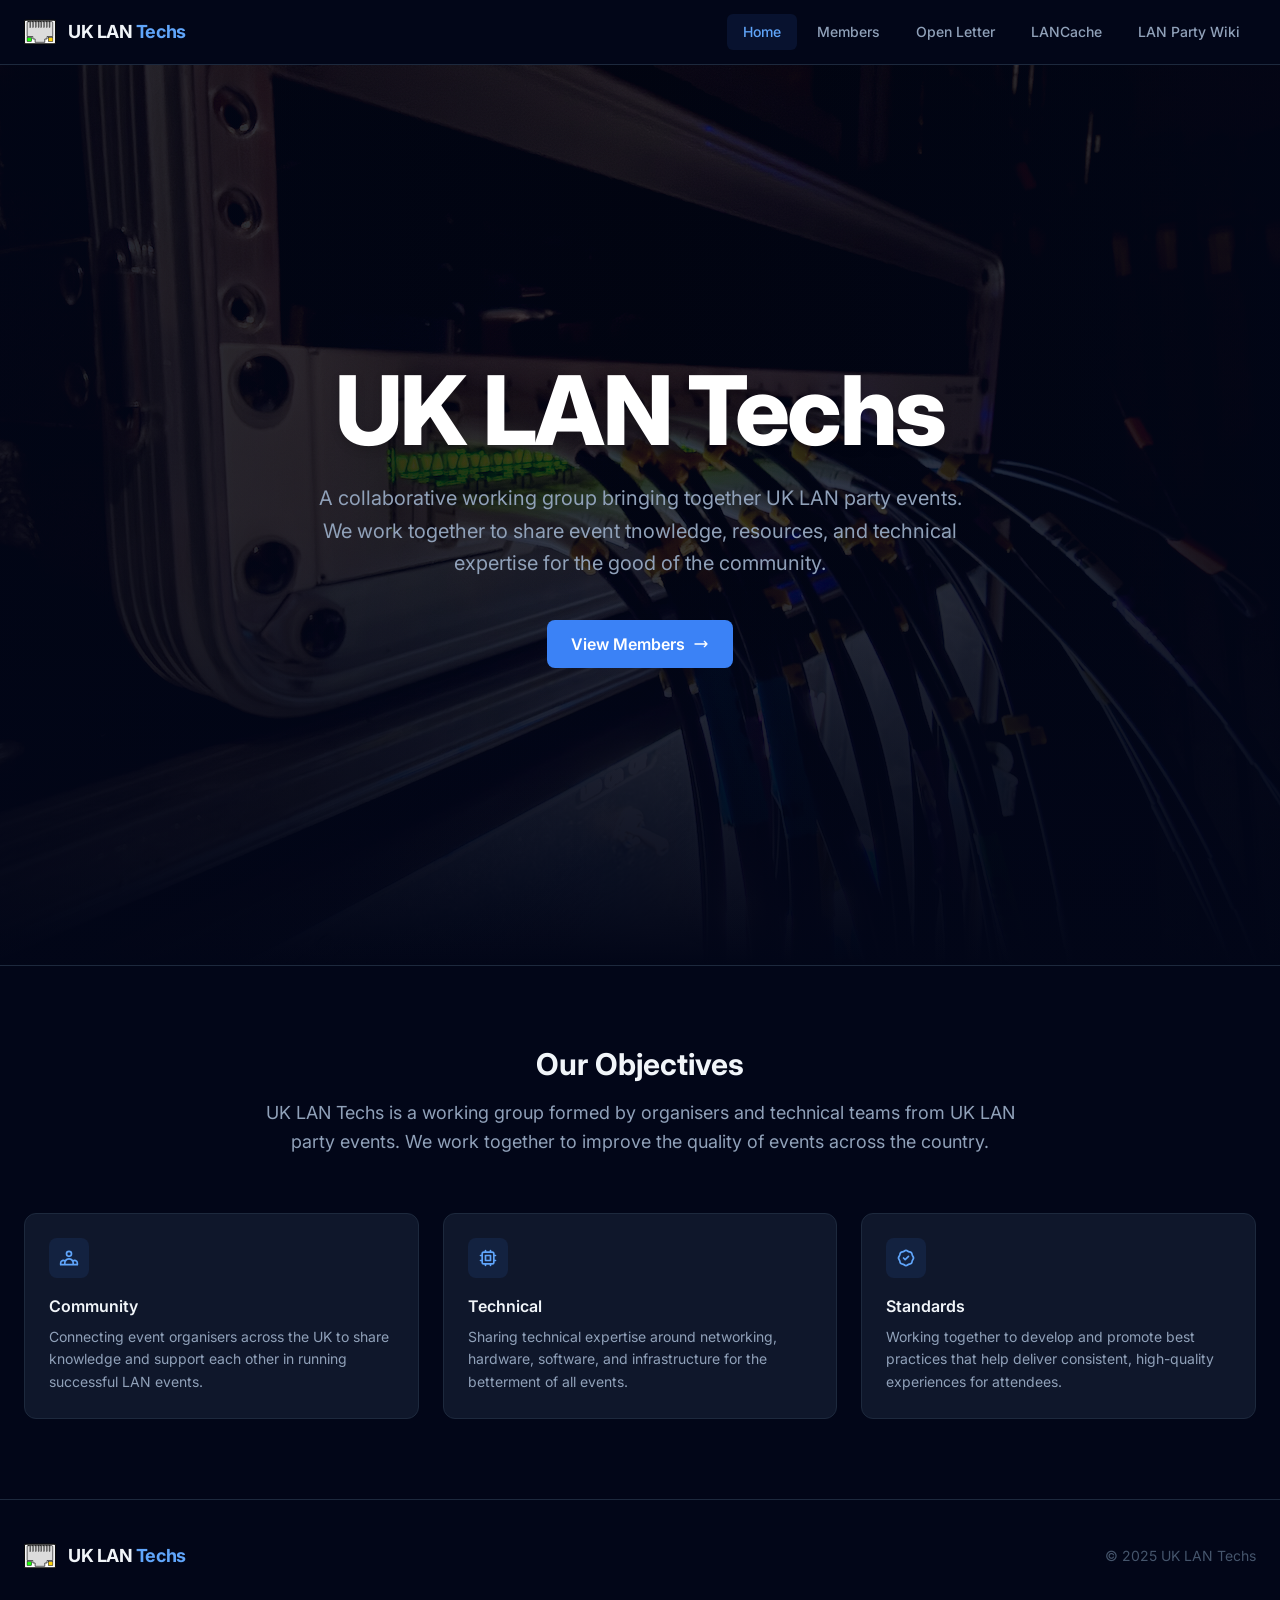
==== index.html @ 33c0eee0 "deploy: e4ca66ac8a3b75dc0138c155e6fdbd8dbeac08cb" ====
<!DOCTYPE html>
<html lang="en" class="scroll-smooth">

<head>
  <meta charset="UTF-8">
  <meta name="viewport" content="width=device-width, initial-scale=1.0">
  <meta name="description" content="UK LAN Techs is a working group of UK LAN party events, collaborating to support and grow the UK LAN scene.">
  <link rel="preconnect" href="https://fonts.googleapis.com">
  <link rel="preconnect" href="https://fonts.gstatic.com" crossorigin>
  <link href="https://fonts.googleapis.com/css2?family=Inter:wght@300;400;500;600;700;800&display=swap" rel="stylesheet">
    <link rel="stylesheet" href="/assets/app.css">
  <script src="/assets/app.js" defer></script>
  <title>Home | UK LAN Techs</title>
</head>

<body class="min-h-screen flex flex-col ">
  <header class="bg-slate-950 border-b border-slate-800 sticky top-0 z-50" x-data>
  <nav class="container" aria-label="Main navigation">
    <div class="flex items-center justify-between h-16">

      
      <a href="/" class="flex items-center gap-3 group">
          <img src="/rj45.svg" alt="" class="w-8 h-8" aria-hidden="true">
        <span class="font-bold text-slate-100 text-lg tracking-tight">
          UK LAN <span class="text-brand-400">Techs</span>
        </span>
      </a>

      
      <div class="hidden md:flex items-center gap-1">
                  <a
            href="/"
                        class="px-4 py-2 rounded-md text-sm font-medium transition-colors
              text-brand-400 bg-brand-500/10"
          >
            Home
          </a>
                  <a
            href="/members/"
                        class="px-4 py-2 rounded-md text-sm font-medium transition-colors
              text-slate-400 hover:text-slate-100 hover:bg-slate-800"
          >
            Members
          </a>
                  <a
            href="/openletter/"
                        class="px-4 py-2 rounded-md text-sm font-medium transition-colors
              text-slate-400 hover:text-slate-100 hover:bg-slate-800"
          >
            Open Letter
          </a>
                  <a
            href="https://lancache.net/"
            target="_blank" rel="noopener noreferrer"            class="px-4 py-2 rounded-md text-sm font-medium transition-colors
              text-slate-400 hover:text-slate-100 hover:bg-slate-800"
          >
            LANCache
          </a>
                  <a
            href="https://lanpartywiki.net/"
            target="_blank" rel="noopener noreferrer"            class="px-4 py-2 rounded-md text-sm font-medium transition-colors
              text-slate-400 hover:text-slate-100 hover:bg-slate-800"
          >
            LAN Party Wiki
          </a>
              </div>

      
      <button
        class="md:hidden p-2 rounded-md text-slate-400 hover:text-slate-100 hover:bg-slate-800 transition-colors"
        @click="$store.nav.toggle()"
        aria-label="Toggle menu"
      >
        <svg class="w-5 h-5" fill="none" viewBox="0 0 24 24" stroke="currentColor" stroke-width="2">
          <path x-show="!$store.nav.isOpen" stroke-linecap="round" stroke-linejoin="round" d="M4 6h16M4 12h16M4 18h16" />
          <path x-show="$store.nav.isOpen" x-cloak stroke-linecap="round" stroke-linejoin="round" d="M6 18L18 6M6 6l12 12" />
        </svg>
      </button>
    </div>

    
    <div x-show="$store.nav.isOpen" x-cloak class="md:hidden border-t border-slate-800 py-3">
              <a
          href="/"
                    class="block px-3 py-2 rounded-md text-sm font-medium transition-colors mb-1
            text-brand-400 bg-brand-500/10"
          @click="$store.nav.close()"
        >
          Home
        </a>
              <a
          href="/members/"
                    class="block px-3 py-2 rounded-md text-sm font-medium transition-colors mb-1
            text-slate-400 hover:text-slate-100 hover:bg-slate-800"
          @click="$store.nav.close()"
        >
          Members
        </a>
              <a
          href="/openletter/"
                    class="block px-3 py-2 rounded-md text-sm font-medium transition-colors mb-1
            text-slate-400 hover:text-slate-100 hover:bg-slate-800"
          @click="$store.nav.close()"
        >
          Open Letter
        </a>
              <a
          href="https://lancache.net/"
          target="_blank" rel="noopener noreferrer"          class="block px-3 py-2 rounded-md text-sm font-medium transition-colors mb-1
            text-slate-400 hover:text-slate-100 hover:bg-slate-800"
          @click="$store.nav.close()"
        >
          LANCache
        </a>
              <a
          href="https://lanpartywiki.net/"
          target="_blank" rel="noopener noreferrer"          class="block px-3 py-2 rounded-md text-sm font-medium transition-colors mb-1
            text-slate-400 hover:text-slate-100 hover:bg-slate-800"
          @click="$store.nav.close()"
        >
          LAN Party Wiki
        </a>
          </div>
  </nav>
</header>
  <main class="flex-1">
    
  
  <section class="relative overflow-hidden bg-slate-950 min-h-screen flex items-center">
    
    <div class="absolute inset-0">
      <img src="/fibreswitch.png" alt="" class="w-full h-full object-cover object-center opacity-50" aria-hidden="true">
      <div class="absolute inset-0 bg-gradient-to-b from-slate-950/40 via-slate-950/50 to-slate-950"></div>
      <div class="absolute inset-0 bg-gradient-to-r from-slate-950/60 via-transparent to-slate-950/60"></div>
    </div>

    <div class="container relative py-32 md:py-48 text-center w-full">

      <h1 class="text-6xl md:text-8xl font-extrabold text-white tracking-tight mb-6 drop-shadow-lg">
        UK LAN Techs
      </h1>

      <p class="text-xl text-slate-400 max-w-2xl mx-auto mb-10 leading-relaxed">
        A collaborative working group bringing together UK LAN party events. We work together to share event tnowledge, resources, and technical expertise for the good of the community.
      </p>

      <div class="flex flex-col sm:flex-row gap-4 justify-center">
        <!--<a
          href="/about/"
          class="inline-flex items-center justify-center gap-2 bg-slate-800 hover:bg-slate-700 text-slate-200 font-semibold px-6 py-3 rounded-lg transition-colors border border-slate-700"
        >
          About Us
        </a>-->
        <a
          href="/members/"
          class="inline-flex items-center justify-center gap-2 bg-brand-500 hover:bg-brand-600 text-white font-semibold px-6 py-3 rounded-lg transition-colors"
        >
          View Members
          <svg class="w-4 h-4" fill="none" viewBox="0 0 24 24" stroke="currentColor" stroke-width="2">
            <path stroke-linecap="round" stroke-linejoin="round" d="M17 8l4 4m0 0l-4 4m4-4H3" />
          </svg>
        </a>
      </div>
    </div>
  </section>

  
  <section class="py-20 border-t border-slate-800">
    <div class="container">
      <div class="max-w-3xl mx-auto text-center mb-14">
        <h2 class="text-3xl font-bold text-slate-100 mb-4">Our Objectives</h2>
        <p class="text-slate-400 text-lg leading-relaxed">
          UK LAN Techs is a working group formed by organisers and technical teams from UK LAN party events. We work together to improve the quality of events across the country.
        </p>
      </div>

      <div class="grid grid-cols-1 md:grid-cols-3 gap-6">
        <div class="bg-slate-900 border border-slate-800 rounded-xl p-6">
          <div class="w-10 h-10 bg-brand-500/10 rounded-lg flex items-center justify-center mb-4">
            <svg class="w-5 h-5 text-brand-400" fill="none" viewBox="0 0 24 24" stroke="currentColor" stroke-width="2">
              <path stroke-linecap="round" stroke-linejoin="round" d="M17 20h5v-2a3 3 0 00-5.356-1.857M17 20H7m10 0v-2c0-.656-.126-1.283-.356-1.857M7 20H2v-2a3 3 0 015.356-1.857M7 20v-2c0-.656.126-1.283.356-1.857m0 0a5.002 5.002 0 019.288 0M15 7a3 3 0 11-6 0 3 3 0 016 0z" />
            </svg>
          </div>
          <h3 class="font-semibold text-slate-100 mb-2">Community</h3>
          <p class="text-slate-400 text-sm leading-relaxed">
            Connecting event organisers across the UK to share knowledge and support each other in running successful LAN events.
          </p>
        </div>

        <div class="bg-slate-900 border border-slate-800 rounded-xl p-6">
          <div class="w-10 h-10 bg-brand-500/10 rounded-lg flex items-center justify-center mb-4">
            <svg class="w-5 h-5 text-brand-400" fill="none" viewBox="0 0 24 24" stroke="currentColor" stroke-width="2">
              <path stroke-linecap="round" stroke-linejoin="round" d="M9 3v2m6-2v2M9 19v2m6-2v2M5 9H3m2 6H3m18-6h-2m2 6h-2M7 19h10a2 2 0 002-2V7a2 2 0 00-2-2H7a2 2 0 00-2 2v10a2 2 0 002 2zM9 9h6v6H9V9z" />
            </svg>
          </div>
          <h3 class="font-semibold text-slate-100 mb-2">Technical</h3>
          <p class="text-slate-400 text-sm leading-relaxed">
            Sharing technical expertise around networking, hardware, software, and infrastructure for the betterment of all events.
          </p>
        </div>

        <div class="bg-slate-900 border border-slate-800 rounded-xl p-6">
          <div class="w-10 h-10 bg-brand-500/10 rounded-lg flex items-center justify-center mb-4">
            <svg class="w-5 h-5 text-brand-400" fill="none" viewBox="0 0 24 24" stroke="currentColor" stroke-width="2">
              <path stroke-linecap="round" stroke-linejoin="round" d="M9 12l2 2 4-4M7.835 4.697a3.42 3.42 0 001.946-.806 3.42 3.42 0 014.438 0 3.42 3.42 0 001.946.806 3.42 3.42 0 013.138 3.138 3.42 3.42 0 00.806 1.946 3.42 3.42 0 010 4.438 3.42 3.42 0 00-.806 1.946 3.42 3.42 0 01-3.138 3.138 3.42 3.42 0 00-1.946.806 3.42 3.42 0 01-4.438 0 3.42 3.42 0 00-1.946-.806 3.42 3.42 0 01-3.138-3.138 3.42 3.42 0 00-.806-1.946 3.42 3.42 0 010-4.438 3.42 3.42 0 00.806-1.946 3.42 3.42 0 013.138-3.138z" />
            </svg>
          </div>
          <h3 class="font-semibold text-slate-100 mb-2">Standards</h3>
          <p class="text-slate-400 text-sm leading-relaxed">
            Working together to develop and promote best practices that help deliver consistent, high-quality experiences for attendees.
          </p>
        </div>
      </div>
    </div>
  </section>

  </main>
  <footer class="bg-slate-950 border-t border-slate-800 mt-auto">
  <div class="container py-10">
    <div class="flex flex-col md:flex-row items-center justify-between gap-6">

      
      <a href="/" class="flex items-center gap-3 group">
          <img src="/rj45.svg" alt="" class="w-8 h-8" aria-hidden="true">
        <span class="font-bold text-slate-100 text-lg tracking-tight">
          UK LAN <span class="text-brand-400">Techs</span>
        </span>
      </a>

      
      <p class="text-sm text-slate-600">
        &copy; 2025 UK LAN Techs
      </p>
    </div>
  </div>
</footer>
</body>

</html>
---- assets/app.css ----
@layer properties{@supports (((-webkit-hyphens:none)) and (not (margin-trim:inline))) or ((-moz-orient:inline) and (not (color:rgb(from red r g b)))){*,:before,:after,::backdrop{--tw-space-y-reverse:0;--tw-border-style:solid;--tw-gradient-position:initial;--tw-gradient-from:#0000;--tw-gradient-via:#0000;--tw-gradient-to:#0000;--tw-gradient-stops:initial;--tw-gradient-via-stops:initial;--tw-gradient-from-position:0%;--tw-gradient-via-position:50%;--tw-gradient-to-position:100%;--tw-leading:initial;--tw-font-weight:initial;--tw-tracking:initial;--tw-blur:initial;--tw-brightness:initial;--tw-contrast:initial;--tw-grayscale:initial;--tw-hue-rotate:initial;--tw-invert:initial;--tw-opacity:initial;--tw-saturate:initial;--tw-sepia:initial;--tw-drop-shadow:initial;--tw-drop-shadow-color:initial;--tw-drop-shadow-alpha:100%;--tw-drop-shadow-size:initial}}}@layer theme{:root,:host{--font-sans:"Inter",ui-sans-serif,system-ui,sans-serif;--font-mono:ui-monospace,SFMono-Regular,Menlo,Monaco,Consolas,"Liberation Mono","Courier New",monospace;--color-slate-100:oklch(96.8% .007 247.896);--color-slate-200:oklch(92.9% .013 255.508);--color-slate-300:oklch(86.9% .022 252.894);--color-slate-400:oklch(70.4% .04 256.788);--color-slate-500:oklch(55.4% .046 257.417);--color-slate-600:oklch(44.6% .043 257.281);--color-slate-700:oklch(37.2% .044 257.287);--color-slate-800:oklch(27.9% .041 260.031);--color-slate-900:oklch(20.8% .042 265.755);--color-slate-950:oklch(12.9% .042 264.695);--color-white:#fff;--spacing:.25rem;--container-2xl:42rem;--container-3xl:48rem;--text-xs:.75rem;--text-xs--line-height:calc(1/.75);--text-sm:.875rem;--text-sm--line-height:calc(1.25/.875);--text-lg:1.125rem;--text-lg--line-height:calc(1.75/1.125);--text-xl:1.25rem;--text-xl--line-height:calc(1.75/1.25);--text-2xl:1.5rem;--text-2xl--line-height:calc(2/1.5);--text-3xl:1.875rem;--text-3xl--line-height: 1.2 ;--text-4xl:2.25rem;--text-4xl--line-height:calc(2.5/2.25);--text-5xl:3rem;--text-5xl--line-height:1;--text-6xl:3.75rem;--text-6xl--line-height:1;--text-8xl:6rem;--text-8xl--line-height:1;--font-weight-medium:500;--font-weight-semibold:600;--font-weight-bold:700;--font-weight-extrabold:800;--tracking-tight:-.025em;--leading-relaxed:1.625;--radius-md:.375rem;--radius-lg:.5rem;--radius-xl:.75rem;--drop-shadow-lg:0 4px 4px #00000026;--default-transition-duration:.15s;--default-transition-timing-function:cubic-bezier(.4,0,.2,1);--default-font-family:var(--font-sans);--default-mono-font-family:var(--font-mono);--color-brand-300:#93c5fd;--color-brand-400:#60a5fa;--color-brand-500:#3b82f6;--color-brand-600:#2563eb}}@layer base{*,:after,:before,::backdrop{box-sizing:border-box;border:0 solid;margin:0;padding:0}::file-selector-button{box-sizing:border-box;border:0 solid;margin:0;padding:0}html,:host{-webkit-text-size-adjust:100%;tab-size:4;line-height:1.5;font-family:var(--default-font-family,ui-sans-serif,system-ui,sans-serif,"Apple Color Emoji","Segoe UI Emoji","Segoe UI Symbol","Noto Color Emoji");font-feature-settings:var(--default-font-feature-settings,normal);font-variation-settings:var(--default-font-variation-settings,normal);-webkit-tap-highlight-color:transparent}hr{height:0;color:inherit;border-top-width:1px}abbr:where([title]){-webkit-text-decoration:underline dotted;text-decoration:underline dotted}h1,h2,h3,h4,h5,h6{font-size:inherit;font-weight:inherit}a{color:inherit;-webkit-text-decoration:inherit;text-decoration:inherit}b,strong{font-weight:bolder}code,kbd,samp,pre{font-family:var(--default-mono-font-family,ui-monospace,SFMono-Regular,Menlo,Monaco,Consolas,"Liberation Mono","Courier New",monospace);font-feature-settings:var(--default-mono-font-feature-settings,normal);font-variation-settings:var(--default-mono-font-variation-settings,normal);font-size:1em}small{font-size:80%}sub,sup{vertical-align:baseline;font-size:75%;line-height:0;position:relative}sub{bottom:-.25em}sup{top:-.5em}table{text-indent:0;border-color:inherit;border-collapse:collapse}:-moz-focusring{outline:auto}progress{vertical-align:baseline}summary{display:list-item}ol,ul,menu{list-style:none}img,svg,video,canvas,audio,iframe,embed,object{vertical-align:middle;display:block}img,video{max-width:100%;height:auto}button,input,select,optgroup,textarea{font:inherit;font-feature-settings:inherit;font-variation-settings:inherit;letter-spacing:inherit;color:inherit;opacity:1;background-color:#0000;border-radius:0}::file-selector-button{font:inherit;font-feature-settings:inherit;font-variation-settings:inherit;letter-spacing:inherit;color:inherit;opacity:1;background-color:#0000;border-radius:0}:where(select:is([multiple],[size])) optgroup{font-weight:bolder}:where(select:is([multiple],[size])) optgroup option{padding-inline-start:20px}::file-selector-button{margin-inline-end:4px}::placeholder{opacity:1}@supports (not ((-webkit-appearance:-apple-pay-button))) or (contain-intrinsic-size:1px){::placeholder{color:currentColor}@supports (color:color-mix(in lab,red,red)){::placeholder{color:color-mix(in oklab,currentcolor 50%,transparent)}}}textarea{resize:vertical}::-webkit-search-decoration{-webkit-appearance:none}::-webkit-date-and-time-value{min-height:1lh;text-align:inherit}::-webkit-datetime-edit{padding-block:0}::-webkit-datetime-edit-year-field{padding-block:0}::-webkit-datetime-edit-month-field{padding-block:0}::-webkit-datetime-edit-day-field{padding-block:0}::-webkit-datetime-edit-hour-field{padding-block:0}::-webkit-datetime-edit-minute-field{padding-block:0}::-webkit-datetime-edit-second-field{padding-block:0}::-webkit-datetime-edit-millisecond-field{padding-block:0}::-webkit-datetime-edit-meridiem-field{padding-block:0}::-webkit-calendar-picker-indicator{line-height:1}:-moz-ui-invalid{box-shadow:none}button,input:where([type=button],[type=reset],[type=submit]){appearance:button}::file-selector-button{appearance:button}::-webkit-inner-spin-button{height:auto}::-webkit-outer-spin-button{height:auto}[hidden]:where(:not([hidden=until-found])){display:none!important}*,:after,:before,::backdrop{border-color:#1e293b}::file-selector-button{border-color:#1e293b}html{background-color:var(--color-slate-950);font-family:var(--font-sans);color:var(--color-slate-100);-webkit-font-smoothing:antialiased;-moz-osx-font-smoothing:grayscale}[x-cloak]{display:none}body{background-color:var(--color-slate-950)}[type=text],input:where(:not([type])),[type=email],[type=url],[type=password],[type=number],[type=date],[type=datetime-local],[type=month],[type=search],[type=tel],[type=time],[type=week],[multiple],textarea,select{appearance:none;--tw-shadow:0 0 #0000;background-color:#fff;border-width:1px;border-color:#6a7282;border-radius:0;padding:.5rem .75rem;font-size:1rem;line-height:1.5rem}:is([type=text],input:where(:not([type])),[type=email],[type=url],[type=password],[type=number],[type=date],[type=datetime-local],[type=month],[type=search],[type=tel],[type=time],[type=week],[multiple],textarea,select):focus{outline-offset:2px;--tw-ring-inset:var(--tw-empty, );--tw-ring-offset-width:0px;--tw-ring-offset-color:#fff;--tw-ring-color:oklch(54.6% .245 262.881);--tw-ring-offset-shadow:var(--tw-ring-inset)0 0 0 var(--tw-ring-offset-width)var(--tw-ring-offset-color);--tw-ring-shadow:var(--tw-ring-inset)0 0 0 calc(1px + var(--tw-ring-offset-width))var(--tw-ring-color);box-shadow:var(--tw-ring-offset-shadow),var(--tw-ring-shadow),var(--tw-shadow);border-color:#155dfc;outline:2px solid #0000}input::placeholder,textarea::placeholder{color:#6a7282;opacity:1}::-webkit-datetime-edit-fields-wrapper{padding:0}::-webkit-date-and-time-value{min-height:1.5em}::-webkit-date-and-time-value{text-align:inherit}::-webkit-datetime-edit{display:inline-flex}::-webkit-datetime-edit{padding-top:0;padding-bottom:0}::-webkit-datetime-edit-year-field{padding-top:0;padding-bottom:0}::-webkit-datetime-edit-month-field{padding-top:0;padding-bottom:0}::-webkit-datetime-edit-day-field{padding-top:0;padding-bottom:0}::-webkit-datetime-edit-hour-field{padding-top:0;padding-bottom:0}::-webkit-datetime-edit-minute-field{padding-top:0;padding-bottom:0}::-webkit-datetime-edit-second-field{padding-top:0;padding-bottom:0}::-webkit-datetime-edit-millisecond-field{padding-top:0;padding-bottom:0}::-webkit-datetime-edit-meridiem-field{padding-top:0;padding-bottom:0}select{-webkit-print-color-adjust:exact;print-color-adjust:exact;background-image:url("data:image/svg+xml,%3csvg xmlns='http://www.w3.org/2000/svg' fill='none' viewBox='0 0 20 20'%3e%3cpath stroke='oklch(55.1%25 0.027 264.364)' stroke-linecap='round' stroke-linejoin='round' stroke-width='1.5' d='M6 8l4 4 4-4'/%3e%3c/svg%3e");background-position:right .5rem center;background-repeat:no-repeat;background-size:1.5em 1.5em;padding-right:2.5rem}[multiple],[size]:where(select:not([size="1"])){background-image:initial;background-position:initial;background-repeat:unset;background-size:initial;-webkit-print-color-adjust:unset;print-color-adjust:unset;padding-right:.75rem}[type=checkbox],[type=radio]{appearance:none;-webkit-print-color-adjust:exact;print-color-adjust:exact;vertical-align:middle;-webkit-user-select:none;user-select:none;color:#155dfc;--tw-shadow:0 0 #0000;background-color:#fff;background-origin:border-box;border-width:1px;border-color:#6a7282;flex-shrink:0;width:1rem;height:1rem;padding:0;display:inline-block}[type=checkbox]{border-radius:0}[type=radio]{border-radius:100%}[type=checkbox]:focus,[type=radio]:focus{outline-offset:2px;--tw-ring-inset:var(--tw-empty, );--tw-ring-offset-width:2px;--tw-ring-offset-color:#fff;--tw-ring-color:oklch(54.6% .245 262.881);--tw-ring-offset-shadow:var(--tw-ring-inset)0 0 0 var(--tw-ring-offset-width)var(--tw-ring-offset-color);--tw-ring-shadow:var(--tw-ring-inset)0 0 0 calc(2px + var(--tw-ring-offset-width))var(--tw-ring-color);box-shadow:var(--tw-ring-offset-shadow),var(--tw-ring-shadow),var(--tw-shadow);outline:2px solid #0000}[type=checkbox]:checked,[type=radio]:checked{background-color:currentColor;background-position:50%;background-repeat:no-repeat;background-size:100% 100%;border-color:#0000}[type=checkbox]:checked{background-image:url("data:image/svg+xml,%3csvg viewBox='0 0 16 16' fill='white' xmlns='http://www.w3.org/2000/svg'%3e%3cpath d='M12.207 4.793a1 1 0 010 1.414l-5 5a1 1 0 01-1.414 0l-2-2a1 1 0 011.414-1.414L6.5 9.086l4.293-4.293a1 1 0 011.414 0z'/%3e%3c/svg%3e")}@media(forced-colors:active){[type=checkbox]:checked{appearance:auto}}[type=radio]:checked{background-image:url("data:image/svg+xml,%3csvg viewBox='0 0 16 16' fill='white' xmlns='http://www.w3.org/2000/svg'%3e%3ccircle cx='8' cy='8' r='3'/%3e%3c/svg%3e")}@media(forced-colors:active){[type=radio]:checked{appearance:auto}}[type=checkbox]:checked:hover,[type=checkbox]:checked:focus,[type=radio]:checked:hover,[type=radio]:checked:focus{background-color:currentColor;border-color:#0000}[type=checkbox]:indeterminate{background-color:currentColor;background-image:url("data:image/svg+xml,%3csvg xmlns='http://www.w3.org/2000/svg' fill='none' viewBox='0 0 16 16'%3e%3cpath stroke='white' stroke-linecap='round' stroke-linejoin='round' stroke-width='2' d='M4 8h8'/%3e%3c/svg%3e");background-position:50%;background-repeat:no-repeat;background-size:100% 100%;border-color:#0000}@media(forced-colors:active){[type=checkbox]:indeterminate{appearance:auto}}[type=checkbox]:indeterminate:hover,[type=checkbox]:indeterminate:focus{background-color:currentColor;border-color:#0000}[type=file]{background:unset;border-color:inherit;font-size:unset;line-height:inherit;border-width:0;border-radius:0;padding:0}[type=file]:focus{outline:1px solid buttontext;outline:1px auto -webkit-focus-ring-color}}@layer components;@layer utilities{.absolute{position:absolute}.relative{position:relative}.sticky{position:sticky}.inset-0{inset:calc(var(--spacing)*0)}.top-0{top:calc(var(--spacing)*0)}.z-50{z-index:50}.container{width:100%}@media(min-width:40rem){.container{max-width:40rem}}@media(min-width:48rem){.container{max-width:48rem}}@media(min-width:64rem){.container{max-width:64rem}}@media(min-width:80rem){.container{max-width:80rem}}@media(min-width:96rem){.container{max-width:96rem}}.container{max-width:1280px;margin-inline:auto;padding-inline:1.5rem}.mx-auto{margin-inline:auto}.prose{color:var(--tw-prose-body);max-width:65ch}.prose :where(p):not(:where([class~=not-prose],[class~=not-prose] *)){margin-top:1.25em;margin-bottom:1.25em}.prose :where([class~=lead]):not(:where([class~=not-prose],[class~=not-prose] *)){color:var(--tw-prose-lead);margin-top:1.2em;margin-bottom:1.2em;font-size:1.25em;line-height:1.6}.prose :where(a):not(:where([class~=not-prose],[class~=not-prose] *)){color:var(--tw-prose-links);font-weight:500;text-decoration:underline}.prose :where(strong):not(:where([class~=not-prose],[class~=not-prose] *)){color:var(--tw-prose-bold);font-weight:600}.prose :where(a strong):not(:where([class~=not-prose],[class~=not-prose] *)),.prose :where(blockquote strong):not(:where([class~=not-prose],[class~=not-prose] *)),.prose :where(thead th strong):not(:where([class~=not-prose],[class~=not-prose] *)){color:inherit}.prose :where(ol):not(:where([class~=not-prose],[class~=not-prose] *)){margin-top:1.25em;margin-bottom:1.25em;padding-inline-start:1.625em;list-style-type:decimal}.prose :where(ol[type=A]):not(:where([class~=not-prose],[class~=not-prose] *)){list-style-type:upper-alpha}.prose :where(ol[type=a]):not(:where([class~=not-prose],[class~=not-prose] *)){list-style-type:lower-alpha}.prose :where(ol[type=A s]):not(:where([class~=not-prose],[class~=not-prose] *)){list-style-type:upper-alpha}.prose :where(ol[type=a s]):not(:where([class~=not-prose],[class~=not-prose] *)){list-style-type:lower-alpha}.prose :where(ol[type=I]):not(:where([class~=not-prose],[class~=not-prose] *)){list-style-type:upper-roman}.prose :where(ol[type=i]):not(:where([class~=not-prose],[class~=not-prose] *)){list-style-type:lower-roman}.prose :where(ol[type=I s]):not(:where([class~=not-prose],[class~=not-prose] *)){list-style-type:upper-roman}.prose :where(ol[type=i s]):not(:where([class~=not-prose],[class~=not-prose] *)){list-style-type:lower-roman}.prose :where(ol[type="1"]):not(:where([class~=not-prose],[class~=not-prose] *)){list-style-type:decimal}.prose :where(ul):not(:where([class~=not-prose],[class~=not-prose] *)){margin-top:1.25em;margin-bottom:1.25em;padding-inline-start:1.625em;list-style-type:disc}.prose :where(ol>li):not(:where([class~=not-prose],[class~=not-prose] *))::marker{color:var(--tw-prose-counters);font-weight:400}.prose :where(ul>li):not(:where([class~=not-prose],[class~=not-prose] *))::marker{color:var(--tw-prose-bullets)}.prose :where(dt):not(:where([class~=not-prose],[class~=not-prose] *)){color:var(--tw-prose-headings);margin-top:1.25em;font-weight:600}.prose :where(hr):not(:where([class~=not-prose],[class~=not-prose] *)){border-color:var(--tw-prose-hr);border-top-width:1px;margin-top:3em;margin-bottom:3em}.prose :where(blockquote):not(:where([class~=not-prose],[class~=not-prose] *)){color:var(--tw-prose-quotes);border-inline-start-width:.25rem;border-inline-start-color:var(--tw-prose-quote-borders);quotes:"“""”""‘""’";margin-top:1.6em;margin-bottom:1.6em;padding-inline-start:1em;font-style:italic;font-weight:500}.prose :where(blockquote p:first-of-type):not(:where([class~=not-prose],[class~=not-prose] *)):before{content:open-quote}.prose :where(blockquote p:last-of-type):not(:where([class~=not-prose],[class~=not-prose] *)):after{content:close-quote}.prose :where(h1):not(:where([class~=not-prose],[class~=not-prose] *)){color:var(--tw-prose-headings);margin-top:0;margin-bottom:.888889em;font-size:2.25em;font-weight:800;line-height:1.11111}.prose :where(h1 strong):not(:where([class~=not-prose],[class~=not-prose] *)){color:inherit;font-weight:900}.prose :where(h2):not(:where([class~=not-prose],[class~=not-prose] *)){color:var(--tw-prose-headings);margin-top:2em;margin-bottom:1em;font-size:1.5em;font-weight:700;line-height:1.33333}.prose :where(h2 strong):not(:where([class~=not-prose],[class~=not-prose] *)){color:inherit;font-weight:800}.prose :where(h3):not(:where([class~=not-prose],[class~=not-prose] *)){color:var(--tw-prose-headings);margin-top:1.6em;margin-bottom:.6em;font-size:1.25em;font-weight:600;line-height:1.6}.prose :where(h3 strong):not(:where([class~=not-prose],[class~=not-prose] *)){color:inherit;font-weight:700}.prose :where(h4):not(:where([class~=not-prose],[class~=not-prose] *)){color:var(--tw-prose-headings);margin-top:1.5em;margin-bottom:.5em;font-weight:600;line-height:1.5}.prose :where(h4 strong):not(:where([class~=not-prose],[class~=not-prose] *)){color:inherit;font-weight:700}.prose :where(img):not(:where([class~=not-prose],[class~=not-prose] *)){margin-top:2em;margin-bottom:2em}.prose :where(picture):not(:where([class~=not-prose],[class~=not-prose] *)){margin-top:2em;margin-bottom:2em;display:block}.prose :where(video):not(:where([class~=not-prose],[class~=not-prose] *)){margin-top:2em;margin-bottom:2em}.prose :where(kbd):not(:where([class~=not-prose],[class~=not-prose] *)){color:var(--tw-prose-kbd);box-shadow:0 0 0 1px var(--tw-prose-kbd-shadows),0 3px 0 var(--tw-prose-kbd-shadows);padding-top:.1875em;padding-inline-end:.375em;padding-bottom:.1875em;border-radius:.3125rem;padding-inline-start:.375em;font-family:inherit;font-size:.875em;font-weight:500}.prose :where(code):not(:where([class~=not-prose],[class~=not-prose] *)){color:var(--tw-prose-code);font-size:.875em;font-weight:600}.prose :where(code):not(:where([class~=not-prose],[class~=not-prose] *)):before,.prose :where(code):not(:where([class~=not-prose],[class~=not-prose] *)):after{content:"`"}.prose :where(a code):not(:where([class~=not-prose],[class~=not-prose] *)),.prose :where(h1 code):not(:where([class~=not-prose],[class~=not-prose] *)){color:inherit}.prose :where(h2 code):not(:where([class~=not-prose],[class~=not-prose] *)){color:inherit;font-size:.875em}.prose :where(h3 code):not(:where([class~=not-prose],[class~=not-prose] *)){color:inherit;font-size:.9em}.prose :where(h4 code):not(:where([class~=not-prose],[class~=not-prose] *)),.prose :where(blockquote code):not(:where([class~=not-prose],[class~=not-prose] *)),.prose :where(thead th code):not(:where([class~=not-prose],[class~=not-prose] *)){color:inherit}.prose :where(pre):not(:where([class~=not-prose],[class~=not-prose] *)){color:var(--tw-prose-pre-code);background-color:var(--tw-prose-pre-bg);padding-top:.857143em;padding-inline-end:1.14286em;padding-bottom:.857143em;border-radius:.375rem;margin-top:1.71429em;margin-bottom:1.71429em;padding-inline-start:1.14286em;font-size:.875em;font-weight:400;line-height:1.71429;overflow-x:auto}.prose :where(pre code):not(:where([class~=not-prose],[class~=not-prose] *)){font-weight:inherit;color:inherit;font-size:inherit;font-family:inherit;line-height:inherit;background-color:#0000;border-width:0;border-radius:0;padding:0}.prose :where(pre code):not(:where([class~=not-prose],[class~=not-prose] *)):before,.prose :where(pre code):not(:where([class~=not-prose],[class~=not-prose] *)):after{content:none}.prose :where(table):not(:where([class~=not-prose],[class~=not-prose] *)){table-layout:auto;width:100%;margin-top:2em;margin-bottom:2em;font-size:.875em;line-height:1.71429}.prose :where(thead):not(:where([class~=not-prose],[class~=not-prose] *)){border-bottom-width:1px;border-bottom-color:var(--tw-prose-th-borders)}.prose :where(thead th):not(:where([class~=not-prose],[class~=not-prose] *)){color:var(--tw-prose-headings);vertical-align:bottom;padding-inline-end:.571429em;padding-bottom:.571429em;padding-inline-start:.571429em;font-weight:600}.prose :where(tbody tr):not(:where([class~=not-prose],[class~=not-prose] *)){border-bottom-width:1px;border-bottom-color:var(--tw-prose-td-borders)}.prose :where(tbody tr:last-child):not(:where([class~=not-prose],[class~=not-prose] *)){border-bottom-width:0}.prose :where(tbody td):not(:where([class~=not-prose],[class~=not-prose] *)){vertical-align:baseline}.prose :where(tfoot):not(:where([class~=not-prose],[class~=not-prose] *)){border-top-width:1px;border-top-color:var(--tw-prose-th-borders)}.prose :where(tfoot td):not(:where([class~=not-prose],[class~=not-prose] *)){vertical-align:top}.prose :where(th,td):not(:where([class~=not-prose],[class~=not-prose] *)){text-align:start}.prose :where(figure>*):not(:where([class~=not-prose],[class~=not-prose] *)){margin-top:0;margin-bottom:0}.prose :where(figcaption):not(:where([class~=not-prose],[class~=not-prose] *)){color:var(--tw-prose-captions);margin-top:.857143em;font-size:.875em;line-height:1.42857}.prose{--tw-prose-body:oklch(37.3% .034 259.733);--tw-prose-headings:oklch(21% .034 264.665);--tw-prose-lead:oklch(44.6% .03 256.802);--tw-prose-links:oklch(21% .034 264.665);--tw-prose-bold:oklch(21% .034 264.665);--tw-prose-counters:oklch(55.1% .027 264.364);--tw-prose-bullets:oklch(87.2% .01 258.338);--tw-prose-hr:oklch(92.8% .006 264.531);--tw-prose-quotes:oklch(21% .034 264.665);--tw-prose-quote-borders:oklch(92.8% .006 264.531);--tw-prose-captions:oklch(55.1% .027 264.364);--tw-prose-kbd:oklch(21% .034 264.665);--tw-prose-kbd-shadows:oklab(21% -.00316127 -.0338527/.1);--tw-prose-code:oklch(21% .034 264.665);--tw-prose-pre-code:oklch(92.8% .006 264.531);--tw-prose-pre-bg:oklch(27.8% .033 256.848);--tw-prose-th-borders:oklch(87.2% .01 258.338);--tw-prose-td-borders:oklch(92.8% .006 264.531);--tw-prose-invert-body:oklch(87.2% .01 258.338);--tw-prose-invert-headings:#fff;--tw-prose-invert-lead:oklch(70.7% .022 261.325);--tw-prose-invert-links:#fff;--tw-prose-invert-bold:#fff;--tw-prose-invert-counters:oklch(70.7% .022 261.325);--tw-prose-invert-bullets:oklch(44.6% .03 256.802);--tw-prose-invert-hr:oklch(37.3% .034 259.733);--tw-prose-invert-quotes:oklch(96.7% .003 264.542);--tw-prose-invert-quote-borders:oklch(37.3% .034 259.733);--tw-prose-invert-captions:oklch(70.7% .022 261.325);--tw-prose-invert-kbd:#fff;--tw-prose-invert-kbd-shadows:#ffffff1a;--tw-prose-invert-code:#fff;--tw-prose-invert-pre-code:oklch(87.2% .01 258.338);--tw-prose-invert-pre-bg:#00000080;--tw-prose-invert-th-borders:oklch(44.6% .03 256.802);--tw-prose-invert-td-borders:oklch(37.3% .034 259.733);font-size:1rem;line-height:1.75}.prose :where(picture>img):not(:where([class~=not-prose],[class~=not-prose] *)){margin-top:0;margin-bottom:0}.prose :where(li):not(:where([class~=not-prose],[class~=not-prose] *)){margin-top:.5em;margin-bottom:.5em}.prose :where(ol>li):not(:where([class~=not-prose],[class~=not-prose] *)),.prose :where(ul>li):not(:where([class~=not-prose],[class~=not-prose] *)){padding-inline-start:.375em}.prose :where(.prose>ul>li p):not(:where([class~=not-prose],[class~=not-prose] *)){margin-top:.75em;margin-bottom:.75em}.prose :where(.prose>ul>li>p:first-child):not(:where([class~=not-prose],[class~=not-prose] *)){margin-top:1.25em}.prose :where(.prose>ul>li>p:last-child):not(:where([class~=not-prose],[class~=not-prose] *)){margin-bottom:1.25em}.prose :where(.prose>ol>li>p:first-child):not(:where([class~=not-prose],[class~=not-prose] *)){margin-top:1.25em}.prose :where(.prose>ol>li>p:last-child):not(:where([class~=not-prose],[class~=not-prose] *)){margin-bottom:1.25em}.prose :where(ul ul,ul ol,ol ul,ol ol):not(:where([class~=not-prose],[class~=not-prose] *)){margin-top:.75em;margin-bottom:.75em}.prose :where(dl):not(:where([class~=not-prose],[class~=not-prose] *)){margin-top:1.25em;margin-bottom:1.25em}.prose :where(dd):not(:where([class~=not-prose],[class~=not-prose] *)){margin-top:.5em;padding-inline-start:1.625em}.prose :where(hr+*):not(:where([class~=not-prose],[class~=not-prose] *)),.prose :where(h2+*):not(:where([class~=not-prose],[class~=not-prose] *)),.prose :where(h3+*):not(:where([class~=not-prose],[class~=not-prose] *)),.prose :where(h4+*):not(:where([class~=not-prose],[class~=not-prose] *)){margin-top:0}.prose :where(thead th:first-child):not(:where([class~=not-prose],[class~=not-prose] *)){padding-inline-start:0}.prose :where(thead th:last-child):not(:where([class~=not-prose],[class~=not-prose] *)){padding-inline-end:0}.prose :where(tbody td,tfoot td):not(:where([class~=not-prose],[class~=not-prose] *)){padding-top:.571429em;padding-inline-end:.571429em;padding-bottom:.571429em;padding-inline-start:.571429em}.prose :where(tbody td:first-child,tfoot td:first-child):not(:where([class~=not-prose],[class~=not-prose] *)){padding-inline-start:0}.prose :where(tbody td:last-child,tfoot td:last-child):not(:where([class~=not-prose],[class~=not-prose] *)){padding-inline-end:0}.prose :where(figure):not(:where([class~=not-prose],[class~=not-prose] *)){margin-top:2em;margin-bottom:2em}.prose :where(.prose>:first-child):not(:where([class~=not-prose],[class~=not-prose] *)){margin-top:0}.prose :where(.prose>:last-child):not(:where([class~=not-prose],[class~=not-prose] *)){margin-bottom:0}.mt-auto{margin-top:auto}.mb-1{margin-bottom:calc(var(--spacing)*1)}.mb-2{margin-bottom:calc(var(--spacing)*2)}.mb-3{margin-bottom:calc(var(--spacing)*3)}.mb-4{margin-bottom:calc(var(--spacing)*4)}.mb-6{margin-bottom:calc(var(--spacing)*6)}.mb-10{margin-bottom:calc(var(--spacing)*10)}.mb-12{margin-bottom:calc(var(--spacing)*12)}.mb-14{margin-bottom:calc(var(--spacing)*14)}.block{display:block}.flex{display:flex}.grid{display:grid}.hidden{display:none}.inline-flex{display:inline-flex}.h-3\.5{height:calc(var(--spacing)*3.5)}.h-4{height:calc(var(--spacing)*4)}.h-5{height:calc(var(--spacing)*5)}.h-8{height:calc(var(--spacing)*8)}.h-10{height:calc(var(--spacing)*10)}.h-14{height:calc(var(--spacing)*14)}.h-16{height:calc(var(--spacing)*16)}.h-full{height:100%}.min-h-screen{min-height:100vh}.w-3\.5{width:calc(var(--spacing)*3.5)}.w-4{width:calc(var(--spacing)*4)}.w-5{width:calc(var(--spacing)*5)}.w-8{width:calc(var(--spacing)*8)}.w-10{width:calc(var(--spacing)*10)}.w-14{width:calc(var(--spacing)*14)}.w-full{width:100%}.max-w-2xl{max-width:var(--container-2xl)}.max-w-3xl{max-width:var(--container-3xl)}.max-w-none{max-width:none}.min-w-0{min-width:calc(var(--spacing)*0)}.flex-1{flex:1}.flex-shrink-0{flex-shrink:0}.grow{flex-grow:1}.grid-cols-1{grid-template-columns:repeat(1,minmax(0,1fr))}.flex-col{flex-direction:column}.flex-wrap{flex-wrap:wrap}.items-center{align-items:center}.justify-between{justify-content:space-between}.justify-center{justify-content:center}.gap-1{gap:calc(var(--spacing)*1)}.gap-1\.5{gap:calc(var(--spacing)*1.5)}.gap-2{gap:calc(var(--spacing)*2)}.gap-3{gap:calc(var(--spacing)*3)}.gap-4{gap:calc(var(--spacing)*4)}.gap-6{gap:calc(var(--spacing)*6)}:where(.space-y-4>:not(:last-child)){--tw-space-y-reverse:0;margin-block-start:calc(calc(var(--spacing)*4)*var(--tw-space-y-reverse));margin-block-end:calc(calc(var(--spacing)*4)*calc(1 - var(--tw-space-y-reverse)))}:where(.space-y-5>:not(:last-child)){--tw-space-y-reverse:0;margin-block-start:calc(calc(var(--spacing)*5)*var(--tw-space-y-reverse));margin-block-end:calc(calc(var(--spacing)*5)*calc(1 - var(--tw-space-y-reverse)))}:where(.space-y-8>:not(:last-child)){--tw-space-y-reverse:0;margin-block-start:calc(calc(var(--spacing)*8)*var(--tw-space-y-reverse));margin-block-end:calc(calc(var(--spacing)*8)*calc(1 - var(--tw-space-y-reverse)))}.truncate{text-overflow:ellipsis;white-space:nowrap;overflow:hidden}.overflow-hidden{overflow:hidden}.scroll-smooth{scroll-behavior:smooth}.rounded-lg{border-radius:var(--radius-lg)}.rounded-md{border-radius:var(--radius-md)}.rounded-xl{border-radius:var(--radius-xl)}.border{border-style:var(--tw-border-style);border-width:1px}.border-t{border-top-style:var(--tw-border-style);border-top-width:1px}.border-b{border-bottom-style:var(--tw-border-style);border-bottom-width:1px}.border-slate-600{border-color:var(--color-slate-600)}.border-slate-700{border-color:var(--color-slate-700)}.border-slate-800{border-color:var(--color-slate-800)}.bg-brand-500{background-color:var(--color-brand-500)}.bg-brand-500\/10{background-color:#3b82f61a}@supports (color:color-mix(in lab,red,red)){.bg-brand-500\/10{background-color:color-mix(in oklab,var(--color-brand-500)10%,transparent)}}.bg-slate-700{background-color:var(--color-slate-700)}.bg-slate-800{background-color:var(--color-slate-800)}.bg-slate-800\/50{background-color:#1d293d80}@supports (color:color-mix(in lab,red,red)){.bg-slate-800\/50{background-color:color-mix(in oklab,var(--color-slate-800)50%,transparent)}}.bg-slate-900{background-color:var(--color-slate-900)}.bg-slate-950{background-color:var(--color-slate-950)}.bg-gradient-to-b{--tw-gradient-position:to bottom in oklab;background-image:linear-gradient(var(--tw-gradient-stops))}.bg-gradient-to-r{--tw-gradient-position:to right in oklab;background-image:linear-gradient(var(--tw-gradient-stops))}.from-slate-950\/40{--tw-gradient-from:#02061866}@supports (color:color-mix(in lab,red,red)){.from-slate-950\/40{--tw-gradient-from:color-mix(in oklab,var(--color-slate-950)40%,transparent)}}.from-slate-950\/40{--tw-gradient-stops:var(--tw-gradient-via-stops,var(--tw-gradient-position),var(--tw-gradient-from)var(--tw-gradient-from-position),var(--tw-gradient-to)var(--tw-gradient-to-position))}.from-slate-950\/60{--tw-gradient-from:#02061899}@supports (color:color-mix(in lab,red,red)){.from-slate-950\/60{--tw-gradient-from:color-mix(in oklab,var(--color-slate-950)60%,transparent)}}.from-slate-950\/60{--tw-gradient-stops:var(--tw-gradient-via-stops,var(--tw-gradient-position),var(--tw-gradient-from)var(--tw-gradient-from-position),var(--tw-gradient-to)var(--tw-gradient-to-position))}.via-slate-950\/50{--tw-gradient-via:#02061880}@supports (color:color-mix(in lab,red,red)){.via-slate-950\/50{--tw-gradient-via:color-mix(in oklab,var(--color-slate-950)50%,transparent)}}.via-slate-950\/50{--tw-gradient-via-stops:var(--tw-gradient-position),var(--tw-gradient-from)var(--tw-gradient-from-position),var(--tw-gradient-via)var(--tw-gradient-via-position),var(--tw-gradient-to)var(--tw-gradient-to-position);--tw-gradient-stops:var(--tw-gradient-via-stops)}.via-transparent{--tw-gradient-via:transparent;--tw-gradient-via-stops:var(--tw-gradient-position),var(--tw-gradient-from)var(--tw-gradient-from-position),var(--tw-gradient-via)var(--tw-gradient-via-position),var(--tw-gradient-to)var(--tw-gradient-to-position);--tw-gradient-stops:var(--tw-gradient-via-stops)}.to-slate-950{--tw-gradient-to:var(--color-slate-950);--tw-gradient-stops:var(--tw-gradient-via-stops,var(--tw-gradient-position),var(--tw-gradient-from)var(--tw-gradient-from-position),var(--tw-gradient-to)var(--tw-gradient-to-position))}.to-slate-950\/60{--tw-gradient-to:#02061899}@supports (color:color-mix(in lab,red,red)){.to-slate-950\/60{--tw-gradient-to:color-mix(in oklab,var(--color-slate-950)60%,transparent)}}.to-slate-950\/60{--tw-gradient-stops:var(--tw-gradient-via-stops,var(--tw-gradient-position),var(--tw-gradient-from)var(--tw-gradient-from-position),var(--tw-gradient-to)var(--tw-gradient-to-position))}.object-contain{object-fit:contain}.object-cover{object-fit:cover}.object-center{object-position:center}.p-2{padding:calc(var(--spacing)*2)}.p-5{padding:calc(var(--spacing)*5)}.p-6{padding:calc(var(--spacing)*6)}.p-8{padding:calc(var(--spacing)*8)}.px-3{padding-inline:calc(var(--spacing)*3)}.px-4{padding-inline:calc(var(--spacing)*4)}.px-6{padding-inline:calc(var(--spacing)*6)}.py-1\.5{padding-block:calc(var(--spacing)*1.5)}.py-2{padding-block:calc(var(--spacing)*2)}.py-3{padding-block:calc(var(--spacing)*3)}.py-10{padding-block:calc(var(--spacing)*10)}.py-14{padding-block:calc(var(--spacing)*14)}.py-16{padding-block:calc(var(--spacing)*16)}.py-20{padding-block:calc(var(--spacing)*20)}.py-32{padding-block:calc(var(--spacing)*32)}.pt-1{padding-top:calc(var(--spacing)*1)}.pt-8{padding-top:calc(var(--spacing)*8)}.text-center{text-align:center}.text-2xl{font-size:var(--text-2xl);line-height:var(--tw-leading,var(--text-2xl--line-height))}.text-3xl{font-size:var(--text-3xl);line-height:var(--tw-leading,var(--text-3xl--line-height))}.text-4xl{font-size:var(--text-4xl);line-height:var(--tw-leading,var(--text-4xl--line-height))}.text-6xl{font-size:var(--text-6xl);line-height:var(--tw-leading,var(--text-6xl--line-height))}.text-lg{font-size:var(--text-lg);line-height:var(--tw-leading,var(--text-lg--line-height))}.text-sm{font-size:var(--text-sm);line-height:var(--tw-leading,var(--text-sm--line-height))}.text-xl{font-size:var(--text-xl);line-height:var(--tw-leading,var(--text-xl--line-height))}.text-xs{font-size:var(--text-xs);line-height:var(--tw-leading,var(--text-xs--line-height))}.leading-relaxed{--tw-leading:var(--leading-relaxed);line-height:var(--leading-relaxed)}.font-bold{--tw-font-weight:var(--font-weight-bold);font-weight:var(--font-weight-bold)}.font-extrabold{--tw-font-weight:var(--font-weight-extrabold);font-weight:var(--font-weight-extrabold)}.font-medium{--tw-font-weight:var(--font-weight-medium);font-weight:var(--font-weight-medium)}.font-semibold{--tw-font-weight:var(--font-weight-semibold);font-weight:var(--font-weight-semibold)}.tracking-tight{--tw-tracking:var(--tracking-tight);letter-spacing:var(--tracking-tight)}.text-brand-400{color:var(--color-brand-400)}.text-slate-100{color:var(--color-slate-100)}.text-slate-200{color:var(--color-slate-200)}.text-slate-300{color:var(--color-slate-300)}.text-slate-400{color:var(--color-slate-400)}.text-slate-500{color:var(--color-slate-500)}.text-slate-600{color:var(--color-slate-600)}.text-white{color:var(--color-white)}.underline{text-decoration-line:underline}.underline-offset-2{text-underline-offset:2px}.opacity-50{opacity:.5}.drop-shadow-lg{--tw-drop-shadow-size:drop-shadow(0 4px 4px var(--tw-drop-shadow-color,#00000026));--tw-drop-shadow:drop-shadow(var(--drop-shadow-lg));filter:var(--tw-blur,)var(--tw-brightness,)var(--tw-contrast,)var(--tw-grayscale,)var(--tw-hue-rotate,)var(--tw-invert,)var(--tw-saturate,)var(--tw-sepia,)var(--tw-drop-shadow,)}.transition-colors{transition-property:color,background-color,border-color,outline-color,text-decoration-color,fill,stroke,--tw-gradient-from,--tw-gradient-via,--tw-gradient-to;transition-timing-function:var(--tw-ease,var(--default-transition-timing-function));transition-duration:var(--tw-duration,var(--default-transition-duration))}@media(hover:hover){.hover\:bg-brand-600:hover{background-color:var(--color-brand-600)}.hover\:bg-slate-700:hover{background-color:var(--color-slate-700)}.hover\:bg-slate-800:hover{background-color:var(--color-slate-800)}.hover\:text-brand-300:hover{color:var(--color-brand-300)}.hover\:text-slate-100:hover{color:var(--color-slate-100)}.hover\:text-slate-200:hover{color:var(--color-slate-200)}.hover\:text-slate-300:hover{color:var(--color-slate-300)}}@media(min-width:40rem){.sm\:flex-row{flex-direction:row}}@media(min-width:48rem){.md\:flex{display:flex}.md\:hidden{display:none}.md\:grid-cols-2{grid-template-columns:repeat(2,minmax(0,1fr))}.md\:grid-cols-3{grid-template-columns:repeat(3,minmax(0,1fr))}.md\:flex-row{flex-direction:row}.md\:py-24{padding-block:calc(var(--spacing)*24)}.md\:py-48{padding-block:calc(var(--spacing)*48)}.md\:text-5xl{font-size:var(--text-5xl);line-height:var(--tw-leading,var(--text-5xl--line-height))}.md\:text-8xl{font-size:var(--text-8xl);line-height:var(--tw-leading,var(--text-8xl--line-height))}}}@property --tw-space-y-reverse{syntax:"*";inherits:false;initial-value:0}@property --tw-border-style{syntax:"*";inherits:false;initial-value:solid}@property --tw-gradient-position{syntax:"*";inherits:false}@property --tw-gradient-from{syntax:"<color>";inherits:false;initial-value:#0000}@property --tw-gradient-via{syntax:"<color>";inherits:false;initial-value:#0000}@property --tw-gradient-to{syntax:"<color>";inherits:false;initial-value:#0000}@property --tw-gradient-stops{syntax:"*";inherits:false}@property --tw-gradient-via-stops{syntax:"*";inherits:false}@property --tw-gradient-from-position{syntax:"<length-percentage>";inherits:false;initial-value:0%}@property --tw-gradient-via-position{syntax:"<length-percentage>";inherits:false;initial-value:50%}@property --tw-gradient-to-position{syntax:"<length-percentage>";inherits:false;initial-value:100%}@property --tw-leading{syntax:"*";inherits:false}@property --tw-font-weight{syntax:"*";inherits:false}@property --tw-tracking{syntax:"*";inherits:false}@property --tw-blur{syntax:"*";inherits:false}@property --tw-brightness{syntax:"*";inherits:false}@property --tw-contrast{syntax:"*";inherits:false}@property --tw-grayscale{syntax:"*";inherits:false}@property --tw-hue-rotate{syntax:"*";inherits:false}@property --tw-invert{syntax:"*";inherits:false}@property --tw-opacity{syntax:"*";inherits:false}@property --tw-saturate{syntax:"*";inherits:false}@property --tw-sepia{syntax:"*";inherits:false}@property --tw-drop-shadow{syntax:"*";inherits:false}@property --tw-drop-shadow-color{syntax:"*";inherits:false}@property --tw-drop-shadow-alpha{syntax:"<percentage>";inherits:false;initial-value:100%}@property --tw-drop-shadow-size{syntax:"*";inherits:false}
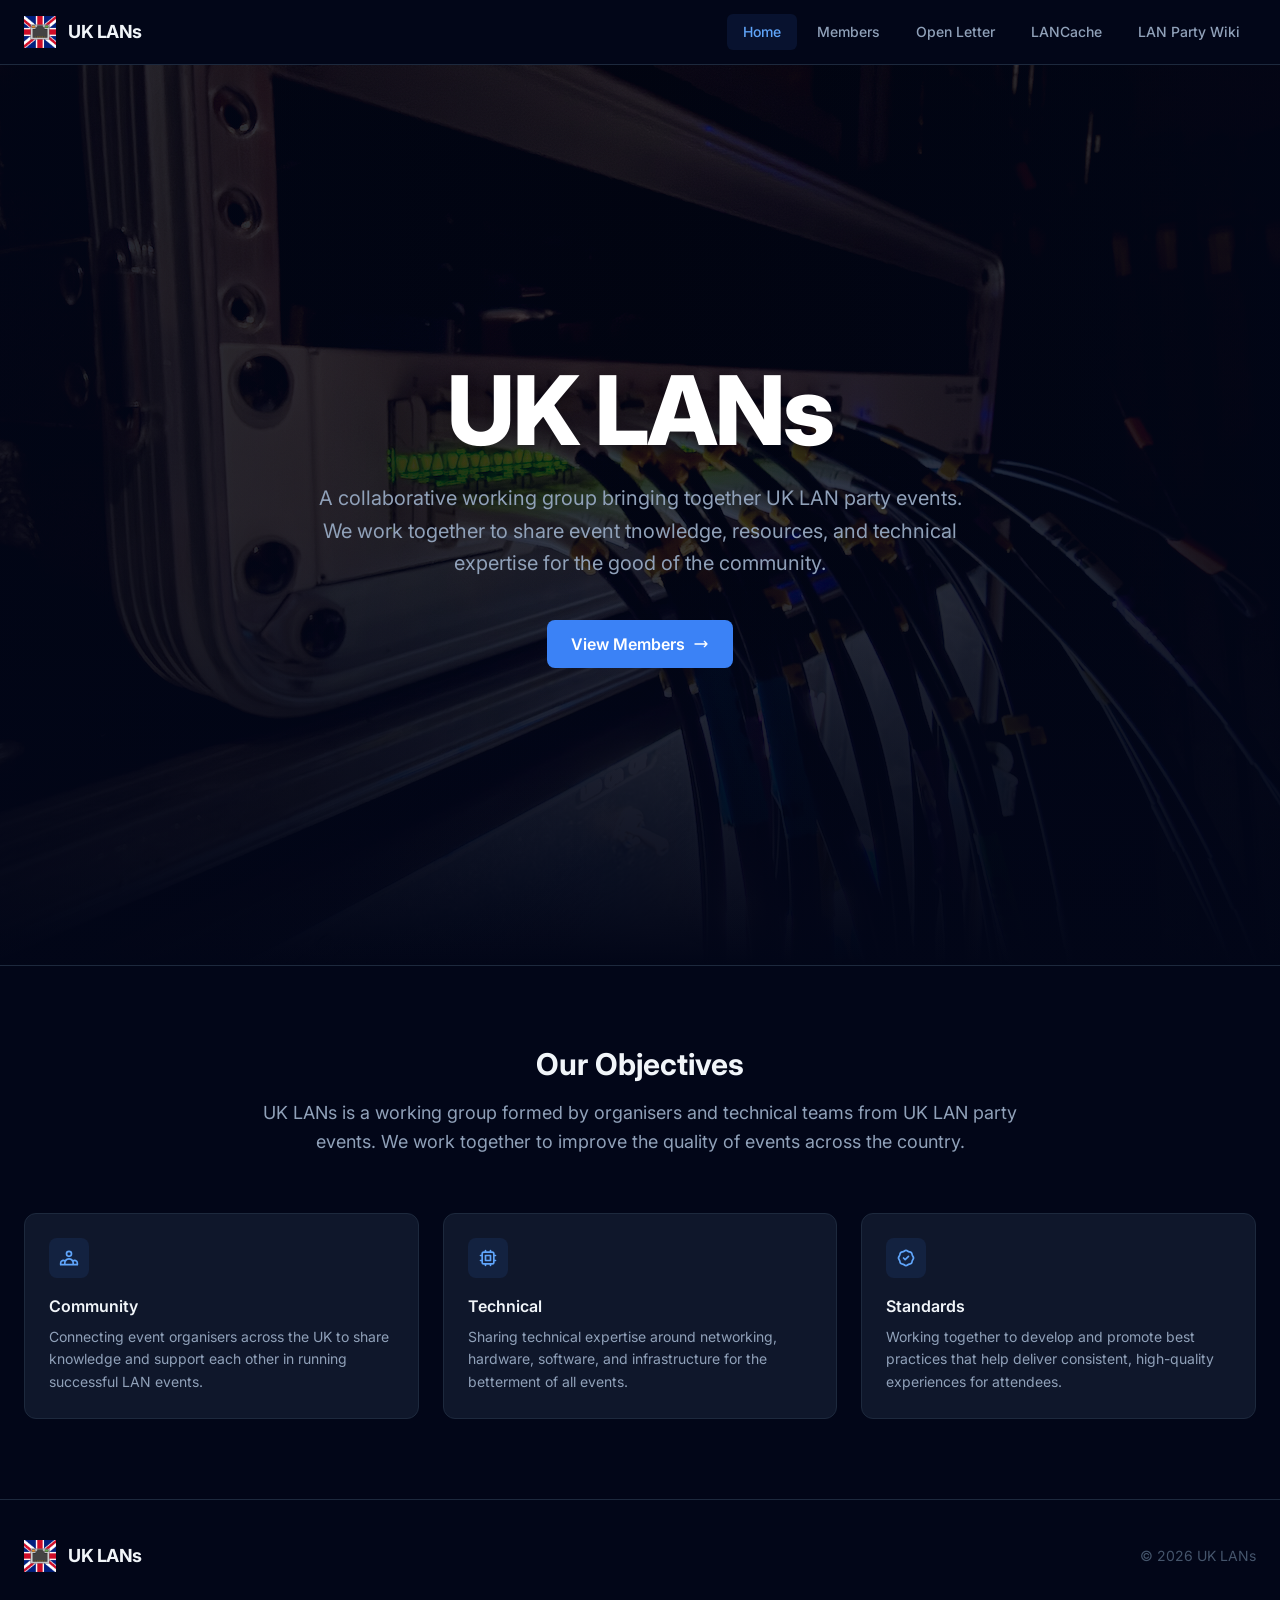
==== commit f5223feb: "deploy: b54042f20e4df4f79e203b2682cdce4558daa241" ====
--- a/index.html
+++ b/index.html
@@ -4,13 +4,13 @@
 <head>
   <meta charset="UTF-8">
   <meta name="viewport" content="width=device-width, initial-scale=1.0">
-  <meta name="description" content="UK LAN Techs is a working group of UK LAN party events, collaborating to support and grow the UK LAN scene.">
+  <meta name="description" content="UK LANs is a working group of UK LAN party events, collaborating to support and grow the UK LAN scene.">
   <link rel="preconnect" href="https://fonts.googleapis.com">
   <link rel="preconnect" href="https://fonts.gstatic.com" crossorigin>
   <link href="https://fonts.googleapis.com/css2?family=Inter:wght@300;400;500;600;700;800&display=swap" rel="stylesheet">
     <link rel="stylesheet" href="/assets/app.css">
   <script src="/assets/app.js" defer></script>
-  <title>Home | UK LAN Techs</title>
+  <title>Home | UK LANs</title>
 </head>
 
 <body class="min-h-screen flex flex-col ">
@@ -20,9 +20,9 @@
 
       
       <a href="/" class="flex items-center gap-3 group">
-          <img src="/rj45.svg" alt="" class="w-8 h-8" aria-hidden="true">
+          <img src="/uklansflag.png" alt="" class="w-8 h-8" aria-hidden="true">
         <span class="font-bold text-slate-100 text-lg tracking-tight">
-          UK LAN <span class="text-brand-400">Techs</span>
+          UK LANs
         </span>
       </a>
 
@@ -137,7 +137,7 @@
     <div class="container relative py-32 md:py-48 text-center w-full">
 
       <h1 class="text-6xl md:text-8xl font-extrabold text-white tracking-tight mb-6 drop-shadow-lg">
-        UK LAN Techs
+        UK LANs
       </h1>
 
       <p class="text-xl text-slate-400 max-w-2xl mx-auto mb-10 leading-relaxed">
@@ -170,7 +170,7 @@
       <div class="max-w-3xl mx-auto text-center mb-14">
         <h2 class="text-3xl font-bold text-slate-100 mb-4">Our Objectives</h2>
         <p class="text-slate-400 text-lg leading-relaxed">
-          UK LAN Techs is a working group formed by organisers and technical teams from UK LAN party events. We work together to improve the quality of events across the country.
+          UK LANs is a working group formed by organisers and technical teams from UK LAN party events. We work together to improve the quality of events across the country.
         </p>
       </div>
 
@@ -221,15 +221,15 @@
 
       
       <a href="/" class="flex items-center gap-3 group">
-          <img src="/rj45.svg" alt="" class="w-8 h-8" aria-hidden="true">
+          <img src="/uklansflag.png" alt="" class="w-8 h-8" aria-hidden="true">
         <span class="font-bold text-slate-100 text-lg tracking-tight">
-          UK LAN <span class="text-brand-400">Techs</span>
+          UK LANs
         </span>
       </a>
 
       
       <p class="text-sm text-slate-600">
-        &copy; 2025 UK LAN Techs
+        &copy; 2026 UK LANs
       </p>
     </div>
   </div>
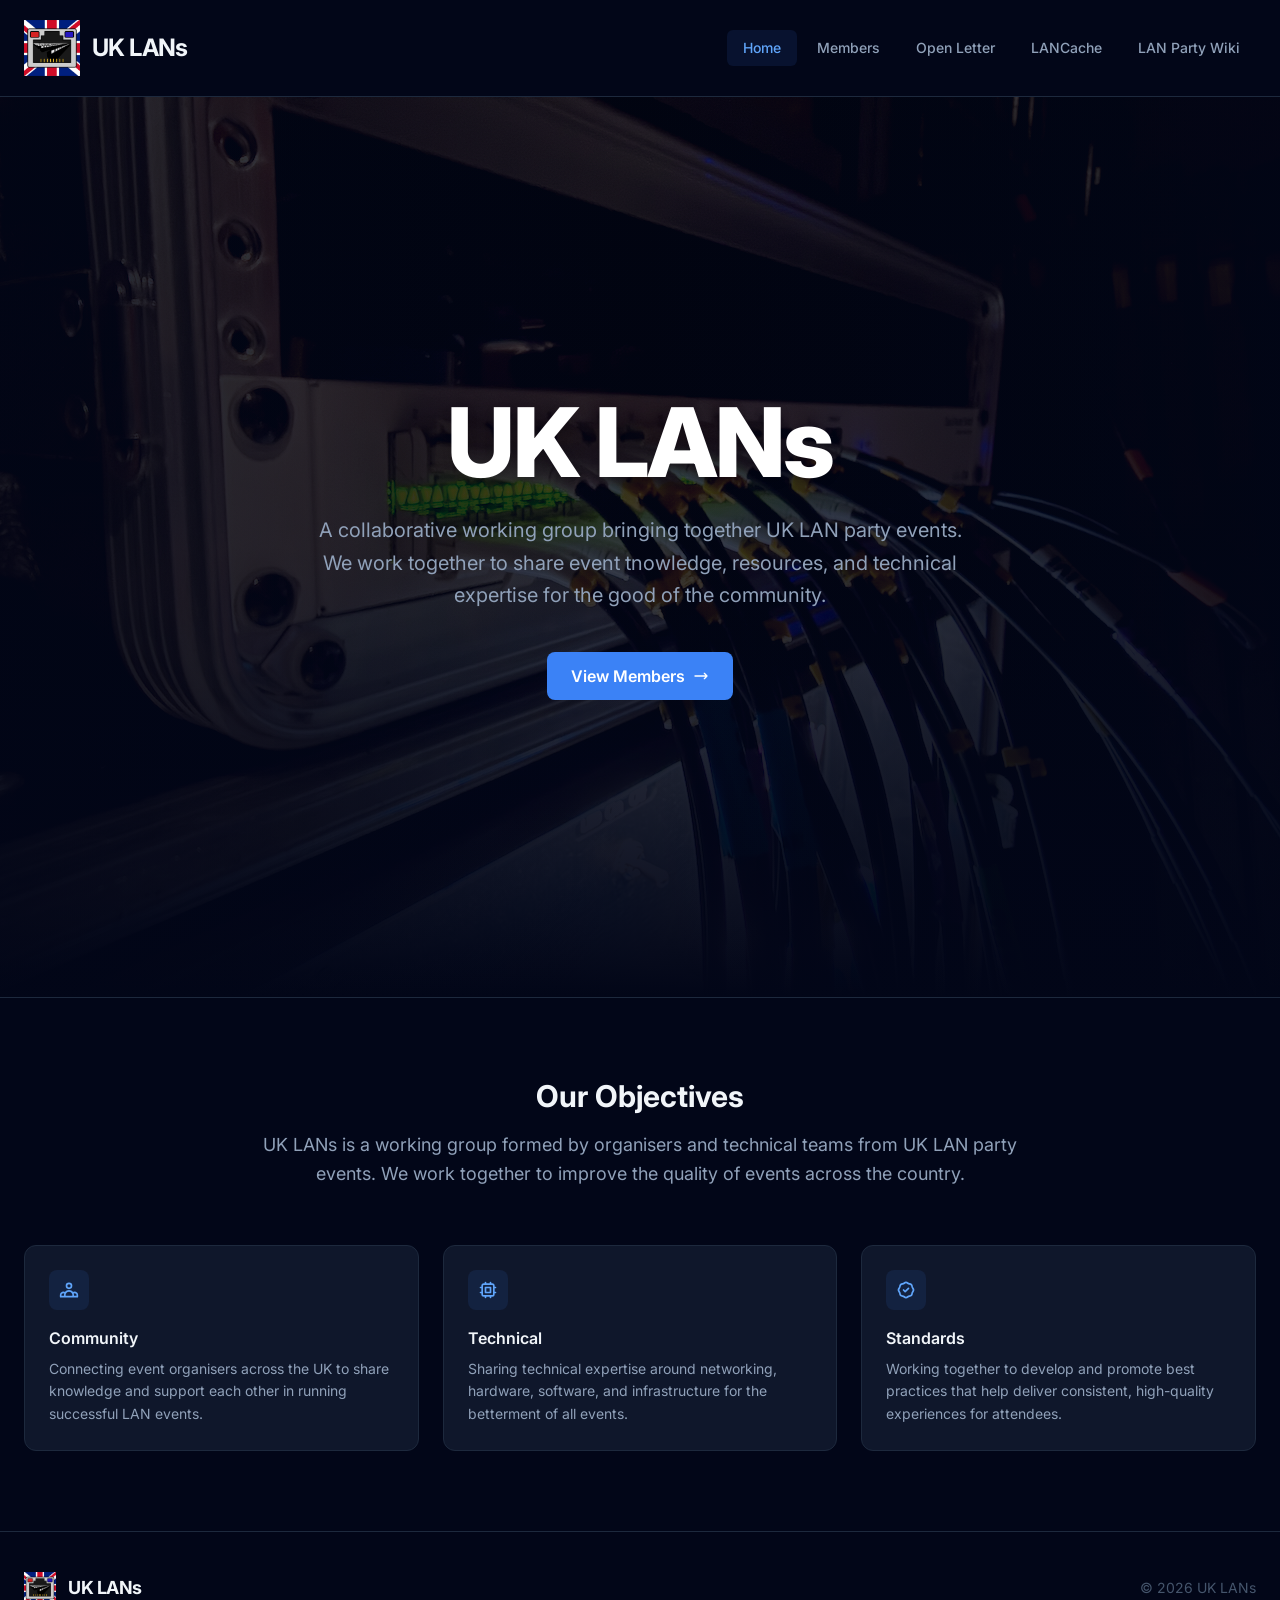
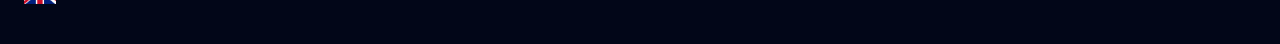
==== commit c1081d1e: "deploy: 7ee854de240a4e04aed02a2f962cd286001af31a" ====
--- a/index.html
+++ b/index.html
@@ -16,12 +16,12 @@
 <body class="min-h-screen flex flex-col ">
   <header class="bg-slate-950 border-b border-slate-800 sticky top-0 z-50" x-data>
   <nav class="container" aria-label="Main navigation">
-    <div class="flex items-center justify-between h-16">
+    <div class="flex items-center justify-between h-24">
 
       
       <a href="/" class="flex items-center gap-3 group">
-          <img src="/uklansflag.png" alt="" class="w-8 h-8" aria-hidden="true">
-        <span class="font-bold text-slate-100 text-lg tracking-tight">
+          <img src="/uklansflag2.png" alt="" class="w-14 h-14" aria-hidden="true">
+        <span class="font-bold text-slate-100 text-2xl tracking-tight">
           UK LANs
         </span>
       </a>
@@ -221,7 +221,7 @@
 
       
       <a href="/" class="flex items-center gap-3 group">
-          <img src="/uklansflag.png" alt="" class="w-8 h-8" aria-hidden="true">
+          <img src="/uklansflag2.png" alt="" class="w-8 h-8" aria-hidden="true">
         <span class="font-bold text-slate-100 text-lg tracking-tight">
           UK LANs
         </span>
--- a/assets/app.css
+++ b/assets/app.css
@@ -1 +1 @@
-@layer properties{@supports (((-webkit-hyphens:none)) and (not (margin-trim:inline))) or ((-moz-orient:inline) and (not (color:rgb(from red r g b)))){*,:before,:after,::backdrop{--tw-space-y-reverse:0;--tw-border-style:solid;--tw-gradient-position:initial;--tw-gradient-from:#0000;--tw-gradient-via:#0000;--tw-gradient-to:#0000;--tw-gradient-stops:initial;--tw-gradient-via-stops:initial;--tw-gradient-from-position:0%;--tw-gradient-via-position:50%;--tw-gradient-to-position:100%;--tw-leading:initial;--tw-font-weight:initial;--tw-tracking:initial;--tw-blur:initial;--tw-brightness:initial;--tw-contrast:initial;--tw-grayscale:initial;--tw-hue-rotate:initial;--tw-invert:initial;--tw-opacity:initial;--tw-saturate:initial;--tw-sepia:initial;--tw-drop-shadow:initial;--tw-drop-shadow-color:initial;--tw-drop-shadow-alpha:100%;--tw-drop-shadow-size:initial}}}@layer theme{:root,:host{--font-sans:"Inter",ui-sans-serif,system-ui,sans-serif;--font-mono:ui-monospace,SFMono-Regular,Menlo,Monaco,Consolas,"Liberation Mono","Courier New",monospace;--color-slate-100:oklch(96.8% .007 247.896);--color-slate-200:oklch(92.9% .013 255.508);--color-slate-300:oklch(86.9% .022 252.894);--color-slate-400:oklch(70.4% .04 256.788);--color-slate-500:oklch(55.4% .046 257.417);--color-slate-600:oklch(44.6% .043 257.281);--color-slate-700:oklch(37.2% .044 257.287);--color-slate-800:oklch(27.9% .041 260.031);--color-slate-900:oklch(20.8% .042 265.755);--color-slate-950:oklch(12.9% .042 264.695);--color-white:#fff;--spacing:.25rem;--container-2xl:42rem;--container-3xl:48rem;--text-xs:.75rem;--text-xs--line-height:calc(1/.75);--text-sm:.875rem;--text-sm--line-height:calc(1.25/.875);--text-lg:1.125rem;--text-lg--line-height:calc(1.75/1.125);--text-xl:1.25rem;--text-xl--line-height:calc(1.75/1.25);--text-2xl:1.5rem;--text-2xl--line-height:calc(2/1.5);--text-3xl:1.875rem;--text-3xl--line-height: 1.2 ;--text-4xl:2.25rem;--text-4xl--line-height:calc(2.5/2.25);--text-5xl:3rem;--text-5xl--line-height:1;--text-6xl:3.75rem;--text-6xl--line-height:1;--text-8xl:6rem;--text-8xl--line-height:1;--font-weight-medium:500;--font-weight-semibold:600;--font-weight-bold:700;--font-weight-extrabold:800;--tracking-tight:-.025em;--leading-relaxed:1.625;--radius-md:.375rem;--radius-lg:.5rem;--radius-xl:.75rem;--drop-shadow-lg:0 4px 4px #00000026;--default-transition-duration:.15s;--default-transition-timing-function:cubic-bezier(.4,0,.2,1);--default-font-family:var(--font-sans);--default-mono-font-family:var(--font-mono);--color-brand-300:#93c5fd;--color-brand-400:#60a5fa;--color-brand-500:#3b82f6;--color-brand-600:#2563eb}}@layer base{*,:after,:before,::backdrop{box-sizing:border-box;border:0 solid;margin:0;padding:0}::file-selector-button{box-sizing:border-box;border:0 solid;margin:0;padding:0}html,:host{-webkit-text-size-adjust:100%;tab-size:4;line-height:1.5;font-family:var(--default-font-family,ui-sans-serif,system-ui,sans-serif,"Apple Color Emoji","Segoe UI Emoji","Segoe UI Symbol","Noto Color Emoji");font-feature-settings:var(--default-font-feature-settings,normal);font-variation-settings:var(--default-font-variation-settings,normal);-webkit-tap-highlight-color:transparent}hr{height:0;color:inherit;border-top-width:1px}abbr:where([title]){-webkit-text-decoration:underline dotted;text-decoration:underline dotted}h1,h2,h3,h4,h5,h6{font-size:inherit;font-weight:inherit}a{color:inherit;-webkit-text-decoration:inherit;text-decoration:inherit}b,strong{font-weight:bolder}code,kbd,samp,pre{font-family:var(--default-mono-font-family,ui-monospace,SFMono-Regular,Menlo,Monaco,Consolas,"Liberation Mono","Courier New",monospace);font-feature-settings:var(--default-mono-font-feature-settings,normal);font-variation-settings:var(--default-mono-font-variation-settings,normal);font-size:1em}small{font-size:80%}sub,sup{vertical-align:baseline;font-size:75%;line-height:0;position:relative}sub{bottom:-.25em}sup{top:-.5em}table{text-indent:0;border-color:inherit;border-collapse:collapse}:-moz-focusring{outline:auto}progress{vertical-align:baseline}summary{display:list-item}ol,ul,menu{list-style:none}img,svg,video,canvas,audio,iframe,embed,object{vertical-align:middle;display:block}img,video{max-width:100%;height:auto}button,input,select,optgroup,textarea{font:inherit;font-feature-settings:inherit;font-variation-settings:inherit;letter-spacing:inherit;color:inherit;opacity:1;background-color:#0000;border-radius:0}::file-selector-button{font:inherit;font-feature-settings:inherit;font-variation-settings:inherit;letter-spacing:inherit;color:inherit;opacity:1;background-color:#0000;border-radius:0}:where(select:is([multiple],[size])) optgroup{font-weight:bolder}:where(select:is([multiple],[size])) optgroup option{padding-inline-start:20px}::file-selector-button{margin-inline-end:4px}::placeholder{opacity:1}@supports (not ((-webkit-appearance:-apple-pay-button))) or (contain-intrinsic-size:1px){::placeholder{color:currentColor}@supports (color:color-mix(in lab,red,red)){::placeholder{color:color-mix(in oklab,currentcolor 50%,transparent)}}}textarea{resize:vertical}::-webkit-search-decoration{-webkit-appearance:none}::-webkit-date-and-time-value{min-height:1lh;text-align:inherit}::-webkit-datetime-edit{padding-block:0}::-webkit-datetime-edit-year-field{padding-block:0}::-webkit-datetime-edit-month-field{padding-block:0}::-webkit-datetime-edit-day-field{padding-block:0}::-webkit-datetime-edit-hour-field{padding-block:0}::-webkit-datetime-edit-minute-field{padding-block:0}::-webkit-datetime-edit-second-field{padding-block:0}::-webkit-datetime-edit-millisecond-field{padding-block:0}::-webkit-datetime-edit-meridiem-field{padding-block:0}::-webkit-calendar-picker-indicator{line-height:1}:-moz-ui-invalid{box-shadow:none}button,input:where([type=button],[type=reset],[type=submit]){appearance:button}::file-selector-button{appearance:button}::-webkit-inner-spin-button{height:auto}::-webkit-outer-spin-button{height:auto}[hidden]:where(:not([hidden=until-found])){display:none!important}*,:after,:before,::backdrop{border-color:#1e293b}::file-selector-button{border-color:#1e293b}html{background-color:var(--color-slate-950);font-family:var(--font-sans);color:var(--color-slate-100);-webkit-font-smoothing:antialiased;-moz-osx-font-smoothing:grayscale}[x-cloak]{display:none}body{background-color:var(--color-slate-950)}[type=text],input:where(:not([type])),[type=email],[type=url],[type=password],[type=number],[type=date],[type=datetime-local],[type=month],[type=search],[type=tel],[type=time],[type=week],[multiple],textarea,select{appearance:none;--tw-shadow:0 0 #0000;background-color:#fff;border-width:1px;border-color:#6a7282;border-radius:0;padding:.5rem .75rem;font-size:1rem;line-height:1.5rem}:is([type=text],input:where(:not([type])),[type=email],[type=url],[type=password],[type=number],[type=date],[type=datetime-local],[type=month],[type=search],[type=tel],[type=time],[type=week],[multiple],textarea,select):focus{outline-offset:2px;--tw-ring-inset:var(--tw-empty, );--tw-ring-offset-width:0px;--tw-ring-offset-color:#fff;--tw-ring-color:oklch(54.6% .245 262.881);--tw-ring-offset-shadow:var(--tw-ring-inset)0 0 0 var(--tw-ring-offset-width)var(--tw-ring-offset-color);--tw-ring-shadow:var(--tw-ring-inset)0 0 0 calc(1px + var(--tw-ring-offset-width))var(--tw-ring-color);box-shadow:var(--tw-ring-offset-shadow),var(--tw-ring-shadow),var(--tw-shadow);border-color:#155dfc;outline:2px solid #0000}input::placeholder,textarea::placeholder{color:#6a7282;opacity:1}::-webkit-datetime-edit-fields-wrapper{padding:0}::-webkit-date-and-time-value{min-height:1.5em}::-webkit-date-and-time-value{text-align:inherit}::-webkit-datetime-edit{display:inline-flex}::-webkit-datetime-edit{padding-top:0;padding-bottom:0}::-webkit-datetime-edit-year-field{padding-top:0;padding-bottom:0}::-webkit-datetime-edit-month-field{padding-top:0;padding-bottom:0}::-webkit-datetime-edit-day-field{padding-top:0;padding-bottom:0}::-webkit-datetime-edit-hour-field{padding-top:0;padding-bottom:0}::-webkit-datetime-edit-minute-field{padding-top:0;padding-bottom:0}::-webkit-datetime-edit-second-field{padding-top:0;padding-bottom:0}::-webkit-datetime-edit-millisecond-field{padding-top:0;padding-bottom:0}::-webkit-datetime-edit-meridiem-field{padding-top:0;padding-bottom:0}select{-webkit-print-color-adjust:exact;print-color-adjust:exact;background-image:url("data:image/svg+xml,%3csvg xmlns='http://www.w3.org/2000/svg' fill='none' viewBox='0 0 20 20'%3e%3cpath stroke='oklch(55.1%25 0.027 264.364)' stroke-linecap='round' stroke-linejoin='round' stroke-width='1.5' d='M6 8l4 4 4-4'/%3e%3c/svg%3e");background-position:right .5rem center;background-repeat:no-repeat;background-size:1.5em 1.5em;padding-right:2.5rem}[multiple],[size]:where(select:not([size="1"])){background-image:initial;background-position:initial;background-repeat:unset;background-size:initial;-webkit-print-color-adjust:unset;print-color-adjust:unset;padding-right:.75rem}[type=checkbox],[type=radio]{appearance:none;-webkit-print-color-adjust:exact;print-color-adjust:exact;vertical-align:middle;-webkit-user-select:none;user-select:none;color:#155dfc;--tw-shadow:0 0 #0000;background-color:#fff;background-origin:border-box;border-width:1px;border-color:#6a7282;flex-shrink:0;width:1rem;height:1rem;padding:0;display:inline-block}[type=checkbox]{border-radius:0}[type=radio]{border-radius:100%}[type=checkbox]:focus,[type=radio]:focus{outline-offset:2px;--tw-ring-inset:var(--tw-empty, );--tw-ring-offset-width:2px;--tw-ring-offset-color:#fff;--tw-ring-color:oklch(54.6% .245 262.881);--tw-ring-offset-shadow:var(--tw-ring-inset)0 0 0 var(--tw-ring-offset-width)var(--tw-ring-offset-color);--tw-ring-shadow:var(--tw-ring-inset)0 0 0 calc(2px + var(--tw-ring-offset-width))var(--tw-ring-color);box-shadow:var(--tw-ring-offset-shadow),var(--tw-ring-shadow),var(--tw-shadow);outline:2px solid #0000}[type=checkbox]:checked,[type=radio]:checked{background-color:currentColor;background-position:50%;background-repeat:no-repeat;background-size:100% 100%;border-color:#0000}[type=checkbox]:checked{background-image:url("data:image/svg+xml,%3csvg viewBox='0 0 16 16' fill='white' xmlns='http://www.w3.org/2000/svg'%3e%3cpath d='M12.207 4.793a1 1 0 010 1.414l-5 5a1 1 0 01-1.414 0l-2-2a1 1 0 011.414-1.414L6.5 9.086l4.293-4.293a1 1 0 011.414 0z'/%3e%3c/svg%3e")}@media(forced-colors:active){[type=checkbox]:checked{appearance:auto}}[type=radio]:checked{background-image:url("data:image/svg+xml,%3csvg viewBox='0 0 16 16' fill='white' xmlns='http://www.w3.org/2000/svg'%3e%3ccircle cx='8' cy='8' r='3'/%3e%3c/svg%3e")}@media(forced-colors:active){[type=radio]:checked{appearance:auto}}[type=checkbox]:checked:hover,[type=checkbox]:checked:focus,[type=radio]:checked:hover,[type=radio]:checked:focus{background-color:currentColor;border-color:#0000}[type=checkbox]:indeterminate{background-color:currentColor;background-image:url("data:image/svg+xml,%3csvg xmlns='http://www.w3.org/2000/svg' fill='none' viewBox='0 0 16 16'%3e%3cpath stroke='white' stroke-linecap='round' stroke-linejoin='round' stroke-width='2' d='M4 8h8'/%3e%3c/svg%3e");background-position:50%;background-repeat:no-repeat;background-size:100% 100%;border-color:#0000}@media(forced-colors:active){[type=checkbox]:indeterminate{appearance:auto}}[type=checkbox]:indeterminate:hover,[type=checkbox]:indeterminate:focus{background-color:currentColor;border-color:#0000}[type=file]{background:unset;border-color:inherit;font-size:unset;line-height:inherit;border-width:0;border-radius:0;padding:0}[type=file]:focus{outline:1px solid buttontext;outline:1px auto -webkit-focus-ring-color}}@layer components;@layer utilities{.absolute{position:absolute}.relative{position:relative}.sticky{position:sticky}.inset-0{inset:calc(var(--spacing)*0)}.top-0{top:calc(var(--spacing)*0)}.z-50{z-index:50}.container{width:100%}@media(min-width:40rem){.container{max-width:40rem}}@media(min-width:48rem){.container{max-width:48rem}}@media(min-width:64rem){.container{max-width:64rem}}@media(min-width:80rem){.container{max-width:80rem}}@media(min-width:96rem){.container{max-width:96rem}}.container{max-width:1280px;margin-inline:auto;padding-inline:1.5rem}.mx-auto{margin-inline:auto}.prose{color:var(--tw-prose-body);max-width:65ch}.prose :where(p):not(:where([class~=not-prose],[class~=not-prose] *)){margin-top:1.25em;margin-bottom:1.25em}.prose :where([class~=lead]):not(:where([class~=not-prose],[class~=not-prose] *)){color:var(--tw-prose-lead);margin-top:1.2em;margin-bottom:1.2em;font-size:1.25em;line-height:1.6}.prose :where(a):not(:where([class~=not-prose],[class~=not-prose] *)){color:var(--tw-prose-links);font-weight:500;text-decoration:underline}.prose :where(strong):not(:where([class~=not-prose],[class~=not-prose] *)){color:var(--tw-prose-bold);font-weight:600}.prose :where(a strong):not(:where([class~=not-prose],[class~=not-prose] *)),.prose :where(blockquote strong):not(:where([class~=not-prose],[class~=not-prose] *)),.prose :where(thead th strong):not(:where([class~=not-prose],[class~=not-prose] *)){color:inherit}.prose :where(ol):not(:where([class~=not-prose],[class~=not-prose] *)){margin-top:1.25em;margin-bottom:1.25em;padding-inline-start:1.625em;list-style-type:decimal}.prose :where(ol[type=A]):not(:where([class~=not-prose],[class~=not-prose] *)){list-style-type:upper-alpha}.prose :where(ol[type=a]):not(:where([class~=not-prose],[class~=not-prose] *)){list-style-type:lower-alpha}.prose :where(ol[type=A s]):not(:where([class~=not-prose],[class~=not-prose] *)){list-style-type:upper-alpha}.prose :where(ol[type=a s]):not(:where([class~=not-prose],[class~=not-prose] *)){list-style-type:lower-alpha}.prose :where(ol[type=I]):not(:where([class~=not-prose],[class~=not-prose] *)){list-style-type:upper-roman}.prose :where(ol[type=i]):not(:where([class~=not-prose],[class~=not-prose] *)){list-style-type:lower-roman}.prose :where(ol[type=I s]):not(:where([class~=not-prose],[class~=not-prose] *)){list-style-type:upper-roman}.prose :where(ol[type=i s]):not(:where([class~=not-prose],[class~=not-prose] *)){list-style-type:lower-roman}.prose :where(ol[type="1"]):not(:where([class~=not-prose],[class~=not-prose] *)){list-style-type:decimal}.prose :where(ul):not(:where([class~=not-prose],[class~=not-prose] *)){margin-top:1.25em;margin-bottom:1.25em;padding-inline-start:1.625em;list-style-type:disc}.prose :where(ol>li):not(:where([class~=not-prose],[class~=not-prose] *))::marker{color:var(--tw-prose-counters);font-weight:400}.prose :where(ul>li):not(:where([class~=not-prose],[class~=not-prose] *))::marker{color:var(--tw-prose-bullets)}.prose :where(dt):not(:where([class~=not-prose],[class~=not-prose] *)){color:var(--tw-prose-headings);margin-top:1.25em;font-weight:600}.prose :where(hr):not(:where([class~=not-prose],[class~=not-prose] *)){border-color:var(--tw-prose-hr);border-top-width:1px;margin-top:3em;margin-bottom:3em}.prose :where(blockquote):not(:where([class~=not-prose],[class~=not-prose] *)){color:var(--tw-prose-quotes);border-inline-start-width:.25rem;border-inline-start-color:var(--tw-prose-quote-borders);quotes:"“""”""‘""’";margin-top:1.6em;margin-bottom:1.6em;padding-inline-start:1em;font-style:italic;font-weight:500}.prose :where(blockquote p:first-of-type):not(:where([class~=not-prose],[class~=not-prose] *)):before{content:open-quote}.prose :where(blockquote p:last-of-type):not(:where([class~=not-prose],[class~=not-prose] *)):after{content:close-quote}.prose :where(h1):not(:where([class~=not-prose],[class~=not-prose] *)){color:var(--tw-prose-headings);margin-top:0;margin-bottom:.888889em;font-size:2.25em;font-weight:800;line-height:1.11111}.prose :where(h1 strong):not(:where([class~=not-prose],[class~=not-prose] *)){color:inherit;font-weight:900}.prose :where(h2):not(:where([class~=not-prose],[class~=not-prose] *)){color:var(--tw-prose-headings);margin-top:2em;margin-bottom:1em;font-size:1.5em;font-weight:700;line-height:1.33333}.prose :where(h2 strong):not(:where([class~=not-prose],[class~=not-prose] *)){color:inherit;font-weight:800}.prose :where(h3):not(:where([class~=not-prose],[class~=not-prose] *)){color:var(--tw-prose-headings);margin-top:1.6em;margin-bottom:.6em;font-size:1.25em;font-weight:600;line-height:1.6}.prose :where(h3 strong):not(:where([class~=not-prose],[class~=not-prose] *)){color:inherit;font-weight:700}.prose :where(h4):not(:where([class~=not-prose],[class~=not-prose] *)){color:var(--tw-prose-headings);margin-top:1.5em;margin-bottom:.5em;font-weight:600;line-height:1.5}.prose :where(h4 strong):not(:where([class~=not-prose],[class~=not-prose] *)){color:inherit;font-weight:700}.prose :where(img):not(:where([class~=not-prose],[class~=not-prose] *)){margin-top:2em;margin-bottom:2em}.prose :where(picture):not(:where([class~=not-prose],[class~=not-prose] *)){margin-top:2em;margin-bottom:2em;display:block}.prose :where(video):not(:where([class~=not-prose],[class~=not-prose] *)){margin-top:2em;margin-bottom:2em}.prose :where(kbd):not(:where([class~=not-prose],[class~=not-prose] *)){color:var(--tw-prose-kbd);box-shadow:0 0 0 1px var(--tw-prose-kbd-shadows),0 3px 0 var(--tw-prose-kbd-shadows);padding-top:.1875em;padding-inline-end:.375em;padding-bottom:.1875em;border-radius:.3125rem;padding-inline-start:.375em;font-family:inherit;font-size:.875em;font-weight:500}.prose :where(code):not(:where([class~=not-prose],[class~=not-prose] *)){color:var(--tw-prose-code);font-size:.875em;font-weight:600}.prose :where(code):not(:where([class~=not-prose],[class~=not-prose] *)):before,.prose :where(code):not(:where([class~=not-prose],[class~=not-prose] *)):after{content:"`"}.prose :where(a code):not(:where([class~=not-prose],[class~=not-prose] *)),.prose :where(h1 code):not(:where([class~=not-prose],[class~=not-prose] *)){color:inherit}.prose :where(h2 code):not(:where([class~=not-prose],[class~=not-prose] *)){color:inherit;font-size:.875em}.prose :where(h3 code):not(:where([class~=not-prose],[class~=not-prose] *)){color:inherit;font-size:.9em}.prose :where(h4 code):not(:where([class~=not-prose],[class~=not-prose] *)),.prose :where(blockquote code):not(:where([class~=not-prose],[class~=not-prose] *)),.prose :where(thead th code):not(:where([class~=not-prose],[class~=not-prose] *)){color:inherit}.prose :where(pre):not(:where([class~=not-prose],[class~=not-prose] *)){color:var(--tw-prose-pre-code);background-color:var(--tw-prose-pre-bg);padding-top:.857143em;padding-inline-end:1.14286em;padding-bottom:.857143em;border-radius:.375rem;margin-top:1.71429em;margin-bottom:1.71429em;padding-inline-start:1.14286em;font-size:.875em;font-weight:400;line-height:1.71429;overflow-x:auto}.prose :where(pre code):not(:where([class~=not-prose],[class~=not-prose] *)){font-weight:inherit;color:inherit;font-size:inherit;font-family:inherit;line-height:inherit;background-color:#0000;border-width:0;border-radius:0;padding:0}.prose :where(pre code):not(:where([class~=not-prose],[class~=not-prose] *)):before,.prose :where(pre code):not(:where([class~=not-prose],[class~=not-prose] *)):after{content:none}.prose :where(table):not(:where([class~=not-prose],[class~=not-prose] *)){table-layout:auto;width:100%;margin-top:2em;margin-bottom:2em;font-size:.875em;line-height:1.71429}.prose :where(thead):not(:where([class~=not-prose],[class~=not-prose] *)){border-bottom-width:1px;border-bottom-color:var(--tw-prose-th-borders)}.prose :where(thead th):not(:where([class~=not-prose],[class~=not-prose] *)){color:var(--tw-prose-headings);vertical-align:bottom;padding-inline-end:.571429em;padding-bottom:.571429em;padding-inline-start:.571429em;font-weight:600}.prose :where(tbody tr):not(:where([class~=not-prose],[class~=not-prose] *)){border-bottom-width:1px;border-bottom-color:var(--tw-prose-td-borders)}.prose :where(tbody tr:last-child):not(:where([class~=not-prose],[class~=not-prose] *)){border-bottom-width:0}.prose :where(tbody td):not(:where([class~=not-prose],[class~=not-prose] *)){vertical-align:baseline}.prose :where(tfoot):not(:where([class~=not-prose],[class~=not-prose] *)){border-top-width:1px;border-top-color:var(--tw-prose-th-borders)}.prose :where(tfoot td):not(:where([class~=not-prose],[class~=not-prose] *)){vertical-align:top}.prose :where(th,td):not(:where([class~=not-prose],[class~=not-prose] *)){text-align:start}.prose :where(figure>*):not(:where([class~=not-prose],[class~=not-prose] *)){margin-top:0;margin-bottom:0}.prose :where(figcaption):not(:where([class~=not-prose],[class~=not-prose] *)){color:var(--tw-prose-captions);margin-top:.857143em;font-size:.875em;line-height:1.42857}.prose{--tw-prose-body:oklch(37.3% .034 259.733);--tw-prose-headings:oklch(21% .034 264.665);--tw-prose-lead:oklch(44.6% .03 256.802);--tw-prose-links:oklch(21% .034 264.665);--tw-prose-bold:oklch(21% .034 264.665);--tw-prose-counters:oklch(55.1% .027 264.364);--tw-prose-bullets:oklch(87.2% .01 258.338);--tw-prose-hr:oklch(92.8% .006 264.531);--tw-prose-quotes:oklch(21% .034 264.665);--tw-prose-quote-borders:oklch(92.8% .006 264.531);--tw-prose-captions:oklch(55.1% .027 264.364);--tw-prose-kbd:oklch(21% .034 264.665);--tw-prose-kbd-shadows:oklab(21% -.00316127 -.0338527/.1);--tw-prose-code:oklch(21% .034 264.665);--tw-prose-pre-code:oklch(92.8% .006 264.531);--tw-prose-pre-bg:oklch(27.8% .033 256.848);--tw-prose-th-borders:oklch(87.2% .01 258.338);--tw-prose-td-borders:oklch(92.8% .006 264.531);--tw-prose-invert-body:oklch(87.2% .01 258.338);--tw-prose-invert-headings:#fff;--tw-prose-invert-lead:oklch(70.7% .022 261.325);--tw-prose-invert-links:#fff;--tw-prose-invert-bold:#fff;--tw-prose-invert-counters:oklch(70.7% .022 261.325);--tw-prose-invert-bullets:oklch(44.6% .03 256.802);--tw-prose-invert-hr:oklch(37.3% .034 259.733);--tw-prose-invert-quotes:oklch(96.7% .003 264.542);--tw-prose-invert-quote-borders:oklch(37.3% .034 259.733);--tw-prose-invert-captions:oklch(70.7% .022 261.325);--tw-prose-invert-kbd:#fff;--tw-prose-invert-kbd-shadows:#ffffff1a;--tw-prose-invert-code:#fff;--tw-prose-invert-pre-code:oklch(87.2% .01 258.338);--tw-prose-invert-pre-bg:#00000080;--tw-prose-invert-th-borders:oklch(44.6% .03 256.802);--tw-prose-invert-td-borders:oklch(37.3% .034 259.733);font-size:1rem;line-height:1.75}.prose :where(picture>img):not(:where([class~=not-prose],[class~=not-prose] *)){margin-top:0;margin-bottom:0}.prose :where(li):not(:where([class~=not-prose],[class~=not-prose] *)){margin-top:.5em;margin-bottom:.5em}.prose :where(ol>li):not(:where([class~=not-prose],[class~=not-prose] *)),.prose :where(ul>li):not(:where([class~=not-prose],[class~=not-prose] *)){padding-inline-start:.375em}.prose :where(.prose>ul>li p):not(:where([class~=not-prose],[class~=not-prose] *)){margin-top:.75em;margin-bottom:.75em}.prose :where(.prose>ul>li>p:first-child):not(:where([class~=not-prose],[class~=not-prose] *)){margin-top:1.25em}.prose :where(.prose>ul>li>p:last-child):not(:where([class~=not-prose],[class~=not-prose] *)){margin-bottom:1.25em}.prose :where(.prose>ol>li>p:first-child):not(:where([class~=not-prose],[class~=not-prose] *)){margin-top:1.25em}.prose :where(.prose>ol>li>p:last-child):not(:where([class~=not-prose],[class~=not-prose] *)){margin-bottom:1.25em}.prose :where(ul ul,ul ol,ol ul,ol ol):not(:where([class~=not-prose],[class~=not-prose] *)){margin-top:.75em;margin-bottom:.75em}.prose :where(dl):not(:where([class~=not-prose],[class~=not-prose] *)){margin-top:1.25em;margin-bottom:1.25em}.prose :where(dd):not(:where([class~=not-prose],[class~=not-prose] *)){margin-top:.5em;padding-inline-start:1.625em}.prose :where(hr+*):not(:where([class~=not-prose],[class~=not-prose] *)),.prose :where(h2+*):not(:where([class~=not-prose],[class~=not-prose] *)),.prose :where(h3+*):not(:where([class~=not-prose],[class~=not-prose] *)),.prose :where(h4+*):not(:where([class~=not-prose],[class~=not-prose] *)){margin-top:0}.prose :where(thead th:first-child):not(:where([class~=not-prose],[class~=not-prose] *)){padding-inline-start:0}.prose :where(thead th:last-child):not(:where([class~=not-prose],[class~=not-prose] *)){padding-inline-end:0}.prose :where(tbody td,tfoot td):not(:where([class~=not-prose],[class~=not-prose] *)){padding-top:.571429em;padding-inline-end:.571429em;padding-bottom:.571429em;padding-inline-start:.571429em}.prose :where(tbody td:first-child,tfoot td:first-child):not(:where([class~=not-prose],[class~=not-prose] *)){padding-inline-start:0}.prose :where(tbody td:last-child,tfoot td:last-child):not(:where([class~=not-prose],[class~=not-prose] *)){padding-inline-end:0}.prose :where(figure):not(:where([class~=not-prose],[class~=not-prose] *)){margin-top:2em;margin-bottom:2em}.prose :where(.prose>:first-child):not(:where([class~=not-prose],[class~=not-prose] *)){margin-top:0}.prose :where(.prose>:last-child):not(:where([class~=not-prose],[class~=not-prose] *)){margin-bottom:0}.mt-auto{margin-top:auto}.mb-1{margin-bottom:calc(var(--spacing)*1)}.mb-2{margin-bottom:calc(var(--spacing)*2)}.mb-3{margin-bottom:calc(var(--spacing)*3)}.mb-4{margin-bottom:calc(var(--spacing)*4)}.mb-6{margin-bottom:calc(var(--spacing)*6)}.mb-10{margin-bottom:calc(var(--spacing)*10)}.mb-12{margin-bottom:calc(var(--spacing)*12)}.mb-14{margin-bottom:calc(var(--spacing)*14)}.block{display:block}.flex{display:flex}.grid{display:grid}.hidden{display:none}.inline-flex{display:inline-flex}.h-3\.5{height:calc(var(--spacing)*3.5)}.h-4{height:calc(var(--spacing)*4)}.h-5{height:calc(var(--spacing)*5)}.h-8{height:calc(var(--spacing)*8)}.h-10{height:calc(var(--spacing)*10)}.h-14{height:calc(var(--spacing)*14)}.h-16{height:calc(var(--spacing)*16)}.h-full{height:100%}.min-h-screen{min-height:100vh}.w-3\.5{width:calc(var(--spacing)*3.5)}.w-4{width:calc(var(--spacing)*4)}.w-5{width:calc(var(--spacing)*5)}.w-8{width:calc(var(--spacing)*8)}.w-10{width:calc(var(--spacing)*10)}.w-14{width:calc(var(--spacing)*14)}.w-full{width:100%}.max-w-2xl{max-width:var(--container-2xl)}.max-w-3xl{max-width:var(--container-3xl)}.max-w-none{max-width:none}.min-w-0{min-width:calc(var(--spacing)*0)}.flex-1{flex:1}.flex-shrink-0{flex-shrink:0}.grow{flex-grow:1}.grid-cols-1{grid-template-columns:repeat(1,minmax(0,1fr))}.flex-col{flex-direction:column}.flex-wrap{flex-wrap:wrap}.items-center{align-items:center}.justify-between{justify-content:space-between}.justify-center{justify-content:center}.gap-1{gap:calc(var(--spacing)*1)}.gap-1\.5{gap:calc(var(--spacing)*1.5)}.gap-2{gap:calc(var(--spacing)*2)}.gap-3{gap:calc(var(--spacing)*3)}.gap-4{gap:calc(var(--spacing)*4)}.gap-6{gap:calc(var(--spacing)*6)}:where(.space-y-4>:not(:last-child)){--tw-space-y-reverse:0;margin-block-start:calc(calc(var(--spacing)*4)*var(--tw-space-y-reverse));margin-block-end:calc(calc(var(--spacing)*4)*calc(1 - var(--tw-space-y-reverse)))}:where(.space-y-5>:not(:last-child)){--tw-space-y-reverse:0;margin-block-start:calc(calc(var(--spacing)*5)*var(--tw-space-y-reverse));margin-block-end:calc(calc(var(--spacing)*5)*calc(1 - var(--tw-space-y-reverse)))}:where(.space-y-8>:not(:last-child)){--tw-space-y-reverse:0;margin-block-start:calc(calc(var(--spacing)*8)*var(--tw-space-y-reverse));margin-block-end:calc(calc(var(--spacing)*8)*calc(1 - var(--tw-space-y-reverse)))}.truncate{text-overflow:ellipsis;white-space:nowrap;overflow:hidden}.overflow-hidden{overflow:hidden}.scroll-smooth{scroll-behavior:smooth}.rounded-lg{border-radius:var(--radius-lg)}.rounded-md{border-radius:var(--radius-md)}.rounded-xl{border-radius:var(--radius-xl)}.border{border-style:var(--tw-border-style);border-width:1px}.border-t{border-top-style:var(--tw-border-style);border-top-width:1px}.border-b{border-bottom-style:var(--tw-border-style);border-bottom-width:1px}.border-slate-600{border-color:var(--color-slate-600)}.border-slate-700{border-color:var(--color-slate-700)}.border-slate-800{border-color:var(--color-slate-800)}.bg-brand-500{background-color:var(--color-brand-500)}.bg-brand-500\/10{background-color:#3b82f61a}@supports (color:color-mix(in lab,red,red)){.bg-brand-500\/10{background-color:color-mix(in oklab,var(--color-brand-500)10%,transparent)}}.bg-slate-700{background-color:var(--color-slate-700)}.bg-slate-800{background-color:var(--color-slate-800)}.bg-slate-800\/50{background-color:#1d293d80}@supports (color:color-mix(in lab,red,red)){.bg-slate-800\/50{background-color:color-mix(in oklab,var(--color-slate-800)50%,transparent)}}.bg-slate-900{background-color:var(--color-slate-900)}.bg-slate-950{background-color:var(--color-slate-950)}.bg-gradient-to-b{--tw-gradient-position:to bottom in oklab;background-image:linear-gradient(var(--tw-gradient-stops))}.bg-gradient-to-r{--tw-gradient-position:to right in oklab;background-image:linear-gradient(var(--tw-gradient-stops))}.from-slate-950\/40{--tw-gradient-from:#02061866}@supports (color:color-mix(in lab,red,red)){.from-slate-950\/40{--tw-gradient-from:color-mix(in oklab,var(--color-slate-950)40%,transparent)}}.from-slate-950\/40{--tw-gradient-stops:var(--tw-gradient-via-stops,var(--tw-gradient-position),var(--tw-gradient-from)var(--tw-gradient-from-position),var(--tw-gradient-to)var(--tw-gradient-to-position))}.from-slate-950\/60{--tw-gradient-from:#02061899}@supports (color:color-mix(in lab,red,red)){.from-slate-950\/60{--tw-gradient-from:color-mix(in oklab,var(--color-slate-950)60%,transparent)}}.from-slate-950\/60{--tw-gradient-stops:var(--tw-gradient-via-stops,var(--tw-gradient-position),var(--tw-gradient-from)var(--tw-gradient-from-position),var(--tw-gradient-to)var(--tw-gradient-to-position))}.via-slate-950\/50{--tw-gradient-via:#02061880}@supports (color:color-mix(in lab,red,red)){.via-slate-950\/50{--tw-gradient-via:color-mix(in oklab,var(--color-slate-950)50%,transparent)}}.via-slate-950\/50{--tw-gradient-via-stops:var(--tw-gradient-position),var(--tw-gradient-from)var(--tw-gradient-from-position),var(--tw-gradient-via)var(--tw-gradient-via-position),var(--tw-gradient-to)var(--tw-gradient-to-position);--tw-gradient-stops:var(--tw-gradient-via-stops)}.via-transparent{--tw-gradient-via:transparent;--tw-gradient-via-stops:var(--tw-gradient-position),var(--tw-gradient-from)var(--tw-gradient-from-position),var(--tw-gradient-via)var(--tw-gradient-via-position),var(--tw-gradient-to)var(--tw-gradient-to-position);--tw-gradient-stops:var(--tw-gradient-via-stops)}.to-slate-950{--tw-gradient-to:var(--color-slate-950);--tw-gradient-stops:var(--tw-gradient-via-stops,var(--tw-gradient-position),var(--tw-gradient-from)var(--tw-gradient-from-position),var(--tw-gradient-to)var(--tw-gradient-to-position))}.to-slate-950\/60{--tw-gradient-to:#02061899}@supports (color:color-mix(in lab,red,red)){.to-slate-950\/60{--tw-gradient-to:color-mix(in oklab,var(--color-slate-950)60%,transparent)}}.to-slate-950\/60{--tw-gradient-stops:var(--tw-gradient-via-stops,var(--tw-gradient-position),var(--tw-gradient-from)var(--tw-gradient-from-position),var(--tw-gradient-to)var(--tw-gradient-to-position))}.object-contain{object-fit:contain}.object-cover{object-fit:cover}.object-center{object-position:center}.p-2{padding:calc(var(--spacing)*2)}.p-5{padding:calc(var(--spacing)*5)}.p-6{padding:calc(var(--spacing)*6)}.p-8{padding:calc(var(--spacing)*8)}.px-3{padding-inline:calc(var(--spacing)*3)}.px-4{padding-inline:calc(var(--spacing)*4)}.px-6{padding-inline:calc(var(--spacing)*6)}.py-1\.5{padding-block:calc(var(--spacing)*1.5)}.py-2{padding-block:calc(var(--spacing)*2)}.py-3{padding-block:calc(var(--spacing)*3)}.py-10{padding-block:calc(var(--spacing)*10)}.py-14{padding-block:calc(var(--spacing)*14)}.py-16{padding-block:calc(var(--spacing)*16)}.py-20{padding-block:calc(var(--spacing)*20)}.py-32{padding-block:calc(var(--spacing)*32)}.pt-1{padding-top:calc(var(--spacing)*1)}.pt-8{padding-top:calc(var(--spacing)*8)}.text-center{text-align:center}.text-2xl{font-size:var(--text-2xl);line-height:var(--tw-leading,var(--text-2xl--line-height))}.text-3xl{font-size:var(--text-3xl);line-height:var(--tw-leading,var(--text-3xl--line-height))}.text-4xl{font-size:var(--text-4xl);line-height:var(--tw-leading,var(--text-4xl--line-height))}.text-6xl{font-size:var(--text-6xl);line-height:var(--tw-leading,var(--text-6xl--line-height))}.text-lg{font-size:var(--text-lg);line-height:var(--tw-leading,var(--text-lg--line-height))}.text-sm{font-size:var(--text-sm);line-height:var(--tw-leading,var(--text-sm--line-height))}.text-xl{font-size:var(--text-xl);line-height:var(--tw-leading,var(--text-xl--line-height))}.text-xs{font-size:var(--text-xs);line-height:var(--tw-leading,var(--text-xs--line-height))}.leading-relaxed{--tw-leading:var(--leading-relaxed);line-height:var(--leading-relaxed)}.font-bold{--tw-font-weight:var(--font-weight-bold);font-weight:var(--font-weight-bold)}.font-extrabold{--tw-font-weight:var(--font-weight-extrabold);font-weight:var(--font-weight-extrabold)}.font-medium{--tw-font-weight:var(--font-weight-medium);font-weight:var(--font-weight-medium)}.font-semibold{--tw-font-weight:var(--font-weight-semibold);font-weight:var(--font-weight-semibold)}.tracking-tight{--tw-tracking:var(--tracking-tight);letter-spacing:var(--tracking-tight)}.text-brand-400{color:var(--color-brand-400)}.text-slate-100{color:var(--color-slate-100)}.text-slate-200{color:var(--color-slate-200)}.text-slate-300{color:var(--color-slate-300)}.text-slate-400{color:var(--color-slate-400)}.text-slate-500{color:var(--color-slate-500)}.text-slate-600{color:var(--color-slate-600)}.text-white{color:var(--color-white)}.underline{text-decoration-line:underline}.underline-offset-2{text-underline-offset:2px}.opacity-50{opacity:.5}.drop-shadow-lg{--tw-drop-shadow-size:drop-shadow(0 4px 4px var(--tw-drop-shadow-color,#00000026));--tw-drop-shadow:drop-shadow(var(--drop-shadow-lg));filter:var(--tw-blur,)var(--tw-brightness,)var(--tw-contrast,)var(--tw-grayscale,)var(--tw-hue-rotate,)var(--tw-invert,)var(--tw-saturate,)var(--tw-sepia,)var(--tw-drop-shadow,)}.transition-colors{transition-property:color,background-color,border-color,outline-color,text-decoration-color,fill,stroke,--tw-gradient-from,--tw-gradient-via,--tw-gradient-to;transition-timing-function:var(--tw-ease,var(--default-transition-timing-function));transition-duration:var(--tw-duration,var(--default-transition-duration))}@media(hover:hover){.hover\:bg-brand-600:hover{background-color:var(--color-brand-600)}.hover\:bg-slate-700:hover{background-color:var(--color-slate-700)}.hover\:bg-slate-800:hover{background-color:var(--color-slate-800)}.hover\:text-brand-300:hover{color:var(--color-brand-300)}.hover\:text-slate-100:hover{color:var(--color-slate-100)}.hover\:text-slate-200:hover{color:var(--color-slate-200)}.hover\:text-slate-300:hover{color:var(--color-slate-300)}}@media(min-width:40rem){.sm\:flex-row{flex-direction:row}}@media(min-width:48rem){.md\:flex{display:flex}.md\:hidden{display:none}.md\:grid-cols-2{grid-template-columns:repeat(2,minmax(0,1fr))}.md\:grid-cols-3{grid-template-columns:repeat(3,minmax(0,1fr))}.md\:flex-row{flex-direction:row}.md\:py-24{padding-block:calc(var(--spacing)*24)}.md\:py-48{padding-block:calc(var(--spacing)*48)}.md\:text-5xl{font-size:var(--text-5xl);line-height:var(--tw-leading,var(--text-5xl--line-height))}.md\:text-8xl{font-size:var(--text-8xl);line-height:var(--tw-leading,var(--text-8xl--line-height))}}}@property --tw-space-y-reverse{syntax:"*";inherits:false;initial-value:0}@property --tw-border-style{syntax:"*";inherits:false;initial-value:solid}@property --tw-gradient-position{syntax:"*";inherits:false}@property --tw-gradient-from{syntax:"<color>";inherits:false;initial-value:#0000}@property --tw-gradient-via{syntax:"<color>";inherits:false;initial-value:#0000}@property --tw-gradient-to{syntax:"<color>";inherits:false;initial-value:#0000}@property --tw-gradient-stops{syntax:"*";inherits:false}@property --tw-gradient-via-stops{syntax:"*";inherits:false}@property --tw-gradient-from-position{syntax:"<length-percentage>";inherits:false;initial-value:0%}@property --tw-gradient-via-position{syntax:"<length-percentage>";inherits:false;initial-value:50%}@property --tw-gradient-to-position{syntax:"<length-percentage>";inherits:false;initial-value:100%}@property --tw-leading{syntax:"*";inherits:false}@property --tw-font-weight{syntax:"*";inherits:false}@property --tw-tracking{syntax:"*";inherits:false}@property --tw-blur{syntax:"*";inherits:false}@property --tw-brightness{syntax:"*";inherits:false}@property --tw-contrast{syntax:"*";inherits:false}@property --tw-grayscale{syntax:"*";inherits:false}@property --tw-hue-rotate{syntax:"*";inherits:false}@property --tw-invert{syntax:"*";inherits:false}@property --tw-opacity{syntax:"*";inherits:false}@property --tw-saturate{syntax:"*";inherits:false}@property --tw-sepia{syntax:"*";inherits:false}@property --tw-drop-shadow{syntax:"*";inherits:false}@property --tw-drop-shadow-color{syntax:"*";inherits:false}@property --tw-drop-shadow-alpha{syntax:"<percentage>";inherits:false;initial-value:100%}@property --tw-drop-shadow-size{syntax:"*";inherits:false}
+@layer properties{@supports (((-webkit-hyphens:none)) and (not (margin-trim:inline))) or ((-moz-orient:inline) and (not (color:rgb(from red r g b)))){*,:before,:after,::backdrop{--tw-space-y-reverse:0;--tw-border-style:solid;--tw-gradient-position:initial;--tw-gradient-from:#0000;--tw-gradient-via:#0000;--tw-gradient-to:#0000;--tw-gradient-stops:initial;--tw-gradient-via-stops:initial;--tw-gradient-from-position:0%;--tw-gradient-via-position:50%;--tw-gradient-to-position:100%;--tw-leading:initial;--tw-font-weight:initial;--tw-tracking:initial;--tw-blur:initial;--tw-brightness:initial;--tw-contrast:initial;--tw-grayscale:initial;--tw-hue-rotate:initial;--tw-invert:initial;--tw-opacity:initial;--tw-saturate:initial;--tw-sepia:initial;--tw-drop-shadow:initial;--tw-drop-shadow-color:initial;--tw-drop-shadow-alpha:100%;--tw-drop-shadow-size:initial}}}@layer theme{:root,:host{--font-sans:"Inter",ui-sans-serif,system-ui,sans-serif;--font-mono:ui-monospace,SFMono-Regular,Menlo,Monaco,Consolas,"Liberation Mono","Courier New",monospace;--color-slate-100:oklch(96.8% .007 247.896);--color-slate-200:oklch(92.9% .013 255.508);--color-slate-300:oklch(86.9% .022 252.894);--color-slate-400:oklch(70.4% .04 256.788);--color-slate-500:oklch(55.4% .046 257.417);--color-slate-600:oklch(44.6% .043 257.281);--color-slate-700:oklch(37.2% .044 257.287);--color-slate-800:oklch(27.9% .041 260.031);--color-slate-900:oklch(20.8% .042 265.755);--color-slate-950:oklch(12.9% .042 264.695);--color-white:#fff;--spacing:.25rem;--container-2xl:42rem;--container-3xl:48rem;--text-xs:.75rem;--text-xs--line-height:calc(1/.75);--text-sm:.875rem;--text-sm--line-height:calc(1.25/.875);--text-lg:1.125rem;--text-lg--line-height:calc(1.75/1.125);--text-xl:1.25rem;--text-xl--line-height:calc(1.75/1.25);--text-2xl:1.5rem;--text-2xl--line-height:calc(2/1.5);--text-3xl:1.875rem;--text-3xl--line-height: 1.2 ;--text-4xl:2.25rem;--text-4xl--line-height:calc(2.5/2.25);--text-5xl:3rem;--text-5xl--line-height:1;--text-6xl:3.75rem;--text-6xl--line-height:1;--text-8xl:6rem;--text-8xl--line-height:1;--font-weight-medium:500;--font-weight-semibold:600;--font-weight-bold:700;--font-weight-extrabold:800;--tracking-tight:-.025em;--leading-relaxed:1.625;--radius-md:.375rem;--radius-lg:.5rem;--radius-xl:.75rem;--drop-shadow-lg:0 4px 4px #00000026;--default-transition-duration:.15s;--default-transition-timing-function:cubic-bezier(.4,0,.2,1);--default-font-family:var(--font-sans);--default-mono-font-family:var(--font-mono);--color-brand-300:#93c5fd;--color-brand-400:#60a5fa;--color-brand-500:#3b82f6;--color-brand-600:#2563eb}}@layer base{*,:after,:before,::backdrop{box-sizing:border-box;border:0 solid;margin:0;padding:0}::file-selector-button{box-sizing:border-box;border:0 solid;margin:0;padding:0}html,:host{-webkit-text-size-adjust:100%;tab-size:4;line-height:1.5;font-family:var(--default-font-family,ui-sans-serif,system-ui,sans-serif,"Apple Color Emoji","Segoe UI Emoji","Segoe UI Symbol","Noto Color Emoji");font-feature-settings:var(--default-font-feature-settings,normal);font-variation-settings:var(--default-font-variation-settings,normal);-webkit-tap-highlight-color:transparent}hr{height:0;color:inherit;border-top-width:1px}abbr:where([title]){-webkit-text-decoration:underline dotted;text-decoration:underline dotted}h1,h2,h3,h4,h5,h6{font-size:inherit;font-weight:inherit}a{color:inherit;-webkit-text-decoration:inherit;text-decoration:inherit}b,strong{font-weight:bolder}code,kbd,samp,pre{font-family:var(--default-mono-font-family,ui-monospace,SFMono-Regular,Menlo,Monaco,Consolas,"Liberation Mono","Courier New",monospace);font-feature-settings:var(--default-mono-font-feature-settings,normal);font-variation-settings:var(--default-mono-font-variation-settings,normal);font-size:1em}small{font-size:80%}sub,sup{vertical-align:baseline;font-size:75%;line-height:0;position:relative}sub{bottom:-.25em}sup{top:-.5em}table{text-indent:0;border-color:inherit;border-collapse:collapse}:-moz-focusring{outline:auto}progress{vertical-align:baseline}summary{display:list-item}ol,ul,menu{list-style:none}img,svg,video,canvas,audio,iframe,embed,object{vertical-align:middle;display:block}img,video{max-width:100%;height:auto}button,input,select,optgroup,textarea{font:inherit;font-feature-settings:inherit;font-variation-settings:inherit;letter-spacing:inherit;color:inherit;opacity:1;background-color:#0000;border-radius:0}::file-selector-button{font:inherit;font-feature-settings:inherit;font-variation-settings:inherit;letter-spacing:inherit;color:inherit;opacity:1;background-color:#0000;border-radius:0}:where(select:is([multiple],[size])) optgroup{font-weight:bolder}:where(select:is([multiple],[size])) optgroup option{padding-inline-start:20px}::file-selector-button{margin-inline-end:4px}::placeholder{opacity:1}@supports (not ((-webkit-appearance:-apple-pay-button))) or (contain-intrinsic-size:1px){::placeholder{color:currentColor}@supports (color:color-mix(in lab,red,red)){::placeholder{color:color-mix(in oklab,currentcolor 50%,transparent)}}}textarea{resize:vertical}::-webkit-search-decoration{-webkit-appearance:none}::-webkit-date-and-time-value{min-height:1lh;text-align:inherit}::-webkit-datetime-edit{padding-block:0}::-webkit-datetime-edit-year-field{padding-block:0}::-webkit-datetime-edit-month-field{padding-block:0}::-webkit-datetime-edit-day-field{padding-block:0}::-webkit-datetime-edit-hour-field{padding-block:0}::-webkit-datetime-edit-minute-field{padding-block:0}::-webkit-datetime-edit-second-field{padding-block:0}::-webkit-datetime-edit-millisecond-field{padding-block:0}::-webkit-datetime-edit-meridiem-field{padding-block:0}::-webkit-calendar-picker-indicator{line-height:1}:-moz-ui-invalid{box-shadow:none}button,input:where([type=button],[type=reset],[type=submit]){appearance:button}::file-selector-button{appearance:button}::-webkit-inner-spin-button{height:auto}::-webkit-outer-spin-button{height:auto}[hidden]:where(:not([hidden=until-found])){display:none!important}*,:after,:before,::backdrop{border-color:#1e293b}::file-selector-button{border-color:#1e293b}html{background-color:var(--color-slate-950);font-family:var(--font-sans);color:var(--color-slate-100);-webkit-font-smoothing:antialiased;-moz-osx-font-smoothing:grayscale}[x-cloak]{display:none}body{background-color:var(--color-slate-950)}[type=text],input:where(:not([type])),[type=email],[type=url],[type=password],[type=number],[type=date],[type=datetime-local],[type=month],[type=search],[type=tel],[type=time],[type=week],[multiple],textarea,select{appearance:none;--tw-shadow:0 0 #0000;background-color:#fff;border-width:1px;border-color:#6a7282;border-radius:0;padding:.5rem .75rem;font-size:1rem;line-height:1.5rem}:is([type=text],input:where(:not([type])),[type=email],[type=url],[type=password],[type=number],[type=date],[type=datetime-local],[type=month],[type=search],[type=tel],[type=time],[type=week],[multiple],textarea,select):focus{outline-offset:2px;--tw-ring-inset:var(--tw-empty, );--tw-ring-offset-width:0px;--tw-ring-offset-color:#fff;--tw-ring-color:oklch(54.6% .245 262.881);--tw-ring-offset-shadow:var(--tw-ring-inset)0 0 0 var(--tw-ring-offset-width)var(--tw-ring-offset-color);--tw-ring-shadow:var(--tw-ring-inset)0 0 0 calc(1px + var(--tw-ring-offset-width))var(--tw-ring-color);box-shadow:var(--tw-ring-offset-shadow),var(--tw-ring-shadow),var(--tw-shadow);border-color:#155dfc;outline:2px solid #0000}input::placeholder,textarea::placeholder{color:#6a7282;opacity:1}::-webkit-datetime-edit-fields-wrapper{padding:0}::-webkit-date-and-time-value{min-height:1.5em}::-webkit-date-and-time-value{text-align:inherit}::-webkit-datetime-edit{display:inline-flex}::-webkit-datetime-edit{padding-top:0;padding-bottom:0}::-webkit-datetime-edit-year-field{padding-top:0;padding-bottom:0}::-webkit-datetime-edit-month-field{padding-top:0;padding-bottom:0}::-webkit-datetime-edit-day-field{padding-top:0;padding-bottom:0}::-webkit-datetime-edit-hour-field{padding-top:0;padding-bottom:0}::-webkit-datetime-edit-minute-field{padding-top:0;padding-bottom:0}::-webkit-datetime-edit-second-field{padding-top:0;padding-bottom:0}::-webkit-datetime-edit-millisecond-field{padding-top:0;padding-bottom:0}::-webkit-datetime-edit-meridiem-field{padding-top:0;padding-bottom:0}select{-webkit-print-color-adjust:exact;print-color-adjust:exact;background-image:url("data:image/svg+xml,%3csvg xmlns='http://www.w3.org/2000/svg' fill='none' viewBox='0 0 20 20'%3e%3cpath stroke='oklch(55.1%25 0.027 264.364)' stroke-linecap='round' stroke-linejoin='round' stroke-width='1.5' d='M6 8l4 4 4-4'/%3e%3c/svg%3e");background-position:right .5rem center;background-repeat:no-repeat;background-size:1.5em 1.5em;padding-right:2.5rem}[multiple],[size]:where(select:not([size="1"])){background-image:initial;background-position:initial;background-repeat:unset;background-size:initial;-webkit-print-color-adjust:unset;print-color-adjust:unset;padding-right:.75rem}[type=checkbox],[type=radio]{appearance:none;-webkit-print-color-adjust:exact;print-color-adjust:exact;vertical-align:middle;-webkit-user-select:none;user-select:none;color:#155dfc;--tw-shadow:0 0 #0000;background-color:#fff;background-origin:border-box;border-width:1px;border-color:#6a7282;flex-shrink:0;width:1rem;height:1rem;padding:0;display:inline-block}[type=checkbox]{border-radius:0}[type=radio]{border-radius:100%}[type=checkbox]:focus,[type=radio]:focus{outline-offset:2px;--tw-ring-inset:var(--tw-empty, );--tw-ring-offset-width:2px;--tw-ring-offset-color:#fff;--tw-ring-color:oklch(54.6% .245 262.881);--tw-ring-offset-shadow:var(--tw-ring-inset)0 0 0 var(--tw-ring-offset-width)var(--tw-ring-offset-color);--tw-ring-shadow:var(--tw-ring-inset)0 0 0 calc(2px + var(--tw-ring-offset-width))var(--tw-ring-color);box-shadow:var(--tw-ring-offset-shadow),var(--tw-ring-shadow),var(--tw-shadow);outline:2px solid #0000}[type=checkbox]:checked,[type=radio]:checked{background-color:currentColor;background-position:50%;background-repeat:no-repeat;background-size:100% 100%;border-color:#0000}[type=checkbox]:checked{background-image:url("data:image/svg+xml,%3csvg viewBox='0 0 16 16' fill='white' xmlns='http://www.w3.org/2000/svg'%3e%3cpath d='M12.207 4.793a1 1 0 010 1.414l-5 5a1 1 0 01-1.414 0l-2-2a1 1 0 011.414-1.414L6.5 9.086l4.293-4.293a1 1 0 011.414 0z'/%3e%3c/svg%3e")}@media(forced-colors:active){[type=checkbox]:checked{appearance:auto}}[type=radio]:checked{background-image:url("data:image/svg+xml,%3csvg viewBox='0 0 16 16' fill='white' xmlns='http://www.w3.org/2000/svg'%3e%3ccircle cx='8' cy='8' r='3'/%3e%3c/svg%3e")}@media(forced-colors:active){[type=radio]:checked{appearance:auto}}[type=checkbox]:checked:hover,[type=checkbox]:checked:focus,[type=radio]:checked:hover,[type=radio]:checked:focus{background-color:currentColor;border-color:#0000}[type=checkbox]:indeterminate{background-color:currentColor;background-image:url("data:image/svg+xml,%3csvg xmlns='http://www.w3.org/2000/svg' fill='none' viewBox='0 0 16 16'%3e%3cpath stroke='white' stroke-linecap='round' stroke-linejoin='round' stroke-width='2' d='M4 8h8'/%3e%3c/svg%3e");background-position:50%;background-repeat:no-repeat;background-size:100% 100%;border-color:#0000}@media(forced-colors:active){[type=checkbox]:indeterminate{appearance:auto}}[type=checkbox]:indeterminate:hover,[type=checkbox]:indeterminate:focus{background-color:currentColor;border-color:#0000}[type=file]{background:unset;border-color:inherit;font-size:unset;line-height:inherit;border-width:0;border-radius:0;padding:0}[type=file]:focus{outline:1px solid buttontext;outline:1px auto -webkit-focus-ring-color}}@layer components;@layer utilities{.absolute{position:absolute}.relative{position:relative}.sticky{position:sticky}.inset-0{inset:calc(var(--spacing)*0)}.top-0{top:calc(var(--spacing)*0)}.z-50{z-index:50}.container{width:100%}@media(min-width:40rem){.container{max-width:40rem}}@media(min-width:48rem){.container{max-width:48rem}}@media(min-width:64rem){.container{max-width:64rem}}@media(min-width:80rem){.container{max-width:80rem}}@media(min-width:96rem){.container{max-width:96rem}}.container{max-width:1280px;margin-inline:auto;padding-inline:1.5rem}.mx-auto{margin-inline:auto}.prose{color:var(--tw-prose-body);max-width:65ch}.prose :where(p):not(:where([class~=not-prose],[class~=not-prose] *)){margin-top:1.25em;margin-bottom:1.25em}.prose :where([class~=lead]):not(:where([class~=not-prose],[class~=not-prose] *)){color:var(--tw-prose-lead);margin-top:1.2em;margin-bottom:1.2em;font-size:1.25em;line-height:1.6}.prose :where(a):not(:where([class~=not-prose],[class~=not-prose] *)){color:var(--tw-prose-links);font-weight:500;text-decoration:underline}.prose :where(strong):not(:where([class~=not-prose],[class~=not-prose] *)){color:var(--tw-prose-bold);font-weight:600}.prose :where(a strong):not(:where([class~=not-prose],[class~=not-prose] *)),.prose :where(blockquote strong):not(:where([class~=not-prose],[class~=not-prose] *)),.prose :where(thead th strong):not(:where([class~=not-prose],[class~=not-prose] *)){color:inherit}.prose :where(ol):not(:where([class~=not-prose],[class~=not-prose] *)){margin-top:1.25em;margin-bottom:1.25em;padding-inline-start:1.625em;list-style-type:decimal}.prose :where(ol[type=A]):not(:where([class~=not-prose],[class~=not-prose] *)){list-style-type:upper-alpha}.prose :where(ol[type=a]):not(:where([class~=not-prose],[class~=not-prose] *)){list-style-type:lower-alpha}.prose :where(ol[type=A s]):not(:where([class~=not-prose],[class~=not-prose] *)){list-style-type:upper-alpha}.prose :where(ol[type=a s]):not(:where([class~=not-prose],[class~=not-prose] *)){list-style-type:lower-alpha}.prose :where(ol[type=I]):not(:where([class~=not-prose],[class~=not-prose] *)){list-style-type:upper-roman}.prose :where(ol[type=i]):not(:where([class~=not-prose],[class~=not-prose] *)){list-style-type:lower-roman}.prose :where(ol[type=I s]):not(:where([class~=not-prose],[class~=not-prose] *)){list-style-type:upper-roman}.prose :where(ol[type=i s]):not(:where([class~=not-prose],[class~=not-prose] *)){list-style-type:lower-roman}.prose :where(ol[type="1"]):not(:where([class~=not-prose],[class~=not-prose] *)){list-style-type:decimal}.prose :where(ul):not(:where([class~=not-prose],[class~=not-prose] *)){margin-top:1.25em;margin-bottom:1.25em;padding-inline-start:1.625em;list-style-type:disc}.prose :where(ol>li):not(:where([class~=not-prose],[class~=not-prose] *))::marker{color:var(--tw-prose-counters);font-weight:400}.prose :where(ul>li):not(:where([class~=not-prose],[class~=not-prose] *))::marker{color:var(--tw-prose-bullets)}.prose :where(dt):not(:where([class~=not-prose],[class~=not-prose] *)){color:var(--tw-prose-headings);margin-top:1.25em;font-weight:600}.prose :where(hr):not(:where([class~=not-prose],[class~=not-prose] *)){border-color:var(--tw-prose-hr);border-top-width:1px;margin-top:3em;margin-bottom:3em}.prose :where(blockquote):not(:where([class~=not-prose],[class~=not-prose] *)){color:var(--tw-prose-quotes);border-inline-start-width:.25rem;border-inline-start-color:var(--tw-prose-quote-borders);quotes:"“""”""‘""’";margin-top:1.6em;margin-bottom:1.6em;padding-inline-start:1em;font-style:italic;font-weight:500}.prose :where(blockquote p:first-of-type):not(:where([class~=not-prose],[class~=not-prose] *)):before{content:open-quote}.prose :where(blockquote p:last-of-type):not(:where([class~=not-prose],[class~=not-prose] *)):after{content:close-quote}.prose :where(h1):not(:where([class~=not-prose],[class~=not-prose] *)){color:var(--tw-prose-headings);margin-top:0;margin-bottom:.888889em;font-size:2.25em;font-weight:800;line-height:1.11111}.prose :where(h1 strong):not(:where([class~=not-prose],[class~=not-prose] *)){color:inherit;font-weight:900}.prose :where(h2):not(:where([class~=not-prose],[class~=not-prose] *)){color:var(--tw-prose-headings);margin-top:2em;margin-bottom:1em;font-size:1.5em;font-weight:700;line-height:1.33333}.prose :where(h2 strong):not(:where([class~=not-prose],[class~=not-prose] *)){color:inherit;font-weight:800}.prose :where(h3):not(:where([class~=not-prose],[class~=not-prose] *)){color:var(--tw-prose-headings);margin-top:1.6em;margin-bottom:.6em;font-size:1.25em;font-weight:600;line-height:1.6}.prose :where(h3 strong):not(:where([class~=not-prose],[class~=not-prose] *)){color:inherit;font-weight:700}.prose :where(h4):not(:where([class~=not-prose],[class~=not-prose] *)){color:var(--tw-prose-headings);margin-top:1.5em;margin-bottom:.5em;font-weight:600;line-height:1.5}.prose :where(h4 strong):not(:where([class~=not-prose],[class~=not-prose] *)){color:inherit;font-weight:700}.prose :where(img):not(:where([class~=not-prose],[class~=not-prose] *)){margin-top:2em;margin-bottom:2em}.prose :where(picture):not(:where([class~=not-prose],[class~=not-prose] *)){margin-top:2em;margin-bottom:2em;display:block}.prose :where(video):not(:where([class~=not-prose],[class~=not-prose] *)){margin-top:2em;margin-bottom:2em}.prose :where(kbd):not(:where([class~=not-prose],[class~=not-prose] *)){color:var(--tw-prose-kbd);box-shadow:0 0 0 1px var(--tw-prose-kbd-shadows),0 3px 0 var(--tw-prose-kbd-shadows);padding-top:.1875em;padding-inline-end:.375em;padding-bottom:.1875em;border-radius:.3125rem;padding-inline-start:.375em;font-family:inherit;font-size:.875em;font-weight:500}.prose :where(code):not(:where([class~=not-prose],[class~=not-prose] *)){color:var(--tw-prose-code);font-size:.875em;font-weight:600}.prose :where(code):not(:where([class~=not-prose],[class~=not-prose] *)):before,.prose :where(code):not(:where([class~=not-prose],[class~=not-prose] *)):after{content:"`"}.prose :where(a code):not(:where([class~=not-prose],[class~=not-prose] *)),.prose :where(h1 code):not(:where([class~=not-prose],[class~=not-prose] *)){color:inherit}.prose :where(h2 code):not(:where([class~=not-prose],[class~=not-prose] *)){color:inherit;font-size:.875em}.prose :where(h3 code):not(:where([class~=not-prose],[class~=not-prose] *)){color:inherit;font-size:.9em}.prose :where(h4 code):not(:where([class~=not-prose],[class~=not-prose] *)),.prose :where(blockquote code):not(:where([class~=not-prose],[class~=not-prose] *)),.prose :where(thead th code):not(:where([class~=not-prose],[class~=not-prose] *)){color:inherit}.prose :where(pre):not(:where([class~=not-prose],[class~=not-prose] *)){color:var(--tw-prose-pre-code);background-color:var(--tw-prose-pre-bg);padding-top:.857143em;padding-inline-end:1.14286em;padding-bottom:.857143em;border-radius:.375rem;margin-top:1.71429em;margin-bottom:1.71429em;padding-inline-start:1.14286em;font-size:.875em;font-weight:400;line-height:1.71429;overflow-x:auto}.prose :where(pre code):not(:where([class~=not-prose],[class~=not-prose] *)){font-weight:inherit;color:inherit;font-size:inherit;font-family:inherit;line-height:inherit;background-color:#0000;border-width:0;border-radius:0;padding:0}.prose :where(pre code):not(:where([class~=not-prose],[class~=not-prose] *)):before,.prose :where(pre code):not(:where([class~=not-prose],[class~=not-prose] *)):after{content:none}.prose :where(table):not(:where([class~=not-prose],[class~=not-prose] *)){table-layout:auto;width:100%;margin-top:2em;margin-bottom:2em;font-size:.875em;line-height:1.71429}.prose :where(thead):not(:where([class~=not-prose],[class~=not-prose] *)){border-bottom-width:1px;border-bottom-color:var(--tw-prose-th-borders)}.prose :where(thead th):not(:where([class~=not-prose],[class~=not-prose] *)){color:var(--tw-prose-headings);vertical-align:bottom;padding-inline-end:.571429em;padding-bottom:.571429em;padding-inline-start:.571429em;font-weight:600}.prose :where(tbody tr):not(:where([class~=not-prose],[class~=not-prose] *)){border-bottom-width:1px;border-bottom-color:var(--tw-prose-td-borders)}.prose :where(tbody tr:last-child):not(:where([class~=not-prose],[class~=not-prose] *)){border-bottom-width:0}.prose :where(tbody td):not(:where([class~=not-prose],[class~=not-prose] *)){vertical-align:baseline}.prose :where(tfoot):not(:where([class~=not-prose],[class~=not-prose] *)){border-top-width:1px;border-top-color:var(--tw-prose-th-borders)}.prose :where(tfoot td):not(:where([class~=not-prose],[class~=not-prose] *)){vertical-align:top}.prose :where(th,td):not(:where([class~=not-prose],[class~=not-prose] *)){text-align:start}.prose :where(figure>*):not(:where([class~=not-prose],[class~=not-prose] *)){margin-top:0;margin-bottom:0}.prose :where(figcaption):not(:where([class~=not-prose],[class~=not-prose] *)){color:var(--tw-prose-captions);margin-top:.857143em;font-size:.875em;line-height:1.42857}.prose{--tw-prose-body:oklch(37.3% .034 259.733);--tw-prose-headings:oklch(21% .034 264.665);--tw-prose-lead:oklch(44.6% .03 256.802);--tw-prose-links:oklch(21% .034 264.665);--tw-prose-bold:oklch(21% .034 264.665);--tw-prose-counters:oklch(55.1% .027 264.364);--tw-prose-bullets:oklch(87.2% .01 258.338);--tw-prose-hr:oklch(92.8% .006 264.531);--tw-prose-quotes:oklch(21% .034 264.665);--tw-prose-quote-borders:oklch(92.8% .006 264.531);--tw-prose-captions:oklch(55.1% .027 264.364);--tw-prose-kbd:oklch(21% .034 264.665);--tw-prose-kbd-shadows:oklab(21% -.00316127 -.0338527/.1);--tw-prose-code:oklch(21% .034 264.665);--tw-prose-pre-code:oklch(92.8% .006 264.531);--tw-prose-pre-bg:oklch(27.8% .033 256.848);--tw-prose-th-borders:oklch(87.2% .01 258.338);--tw-prose-td-borders:oklch(92.8% .006 264.531);--tw-prose-invert-body:oklch(87.2% .01 258.338);--tw-prose-invert-headings:#fff;--tw-prose-invert-lead:oklch(70.7% .022 261.325);--tw-prose-invert-links:#fff;--tw-prose-invert-bold:#fff;--tw-prose-invert-counters:oklch(70.7% .022 261.325);--tw-prose-invert-bullets:oklch(44.6% .03 256.802);--tw-prose-invert-hr:oklch(37.3% .034 259.733);--tw-prose-invert-quotes:oklch(96.7% .003 264.542);--tw-prose-invert-quote-borders:oklch(37.3% .034 259.733);--tw-prose-invert-captions:oklch(70.7% .022 261.325);--tw-prose-invert-kbd:#fff;--tw-prose-invert-kbd-shadows:#ffffff1a;--tw-prose-invert-code:#fff;--tw-prose-invert-pre-code:oklch(87.2% .01 258.338);--tw-prose-invert-pre-bg:#00000080;--tw-prose-invert-th-borders:oklch(44.6% .03 256.802);--tw-prose-invert-td-borders:oklch(37.3% .034 259.733);font-size:1rem;line-height:1.75}.prose :where(picture>img):not(:where([class~=not-prose],[class~=not-prose] *)){margin-top:0;margin-bottom:0}.prose :where(li):not(:where([class~=not-prose],[class~=not-prose] *)){margin-top:.5em;margin-bottom:.5em}.prose :where(ol>li):not(:where([class~=not-prose],[class~=not-prose] *)),.prose :where(ul>li):not(:where([class~=not-prose],[class~=not-prose] *)){padding-inline-start:.375em}.prose :where(.prose>ul>li p):not(:where([class~=not-prose],[class~=not-prose] *)){margin-top:.75em;margin-bottom:.75em}.prose :where(.prose>ul>li>p:first-child):not(:where([class~=not-prose],[class~=not-prose] *)){margin-top:1.25em}.prose :where(.prose>ul>li>p:last-child):not(:where([class~=not-prose],[class~=not-prose] *)){margin-bottom:1.25em}.prose :where(.prose>ol>li>p:first-child):not(:where([class~=not-prose],[class~=not-prose] *)){margin-top:1.25em}.prose :where(.prose>ol>li>p:last-child):not(:where([class~=not-prose],[class~=not-prose] *)){margin-bottom:1.25em}.prose :where(ul ul,ul ol,ol ul,ol ol):not(:where([class~=not-prose],[class~=not-prose] *)){margin-top:.75em;margin-bottom:.75em}.prose :where(dl):not(:where([class~=not-prose],[class~=not-prose] *)){margin-top:1.25em;margin-bottom:1.25em}.prose :where(dd):not(:where([class~=not-prose],[class~=not-prose] *)){margin-top:.5em;padding-inline-start:1.625em}.prose :where(hr+*):not(:where([class~=not-prose],[class~=not-prose] *)),.prose :where(h2+*):not(:where([class~=not-prose],[class~=not-prose] *)),.prose :where(h3+*):not(:where([class~=not-prose],[class~=not-prose] *)),.prose :where(h4+*):not(:where([class~=not-prose],[class~=not-prose] *)){margin-top:0}.prose :where(thead th:first-child):not(:where([class~=not-prose],[class~=not-prose] *)){padding-inline-start:0}.prose :where(thead th:last-child):not(:where([class~=not-prose],[class~=not-prose] *)){padding-inline-end:0}.prose :where(tbody td,tfoot td):not(:where([class~=not-prose],[class~=not-prose] *)){padding-top:.571429em;padding-inline-end:.571429em;padding-bottom:.571429em;padding-inline-start:.571429em}.prose :where(tbody td:first-child,tfoot td:first-child):not(:where([class~=not-prose],[class~=not-prose] *)){padding-inline-start:0}.prose :where(tbody td:last-child,tfoot td:last-child):not(:where([class~=not-prose],[class~=not-prose] *)){padding-inline-end:0}.prose :where(figure):not(:where([class~=not-prose],[class~=not-prose] *)){margin-top:2em;margin-bottom:2em}.prose :where(.prose>:first-child):not(:where([class~=not-prose],[class~=not-prose] *)){margin-top:0}.prose :where(.prose>:last-child):not(:where([class~=not-prose],[class~=not-prose] *)){margin-bottom:0}.mt-auto{margin-top:auto}.mb-1{margin-bottom:calc(var(--spacing)*1)}.mb-2{margin-bottom:calc(var(--spacing)*2)}.mb-3{margin-bottom:calc(var(--spacing)*3)}.mb-4{margin-bottom:calc(var(--spacing)*4)}.mb-6{margin-bottom:calc(var(--spacing)*6)}.mb-10{margin-bottom:calc(var(--spacing)*10)}.mb-12{margin-bottom:calc(var(--spacing)*12)}.mb-14{margin-bottom:calc(var(--spacing)*14)}.block{display:block}.flex{display:flex}.grid{display:grid}.hidden{display:none}.inline-flex{display:inline-flex}.h-3\.5{height:calc(var(--spacing)*3.5)}.h-4{height:calc(var(--spacing)*4)}.h-5{height:calc(var(--spacing)*5)}.h-8{height:calc(var(--spacing)*8)}.h-10{height:calc(var(--spacing)*10)}.h-14{height:calc(var(--spacing)*14)}.h-24{height:calc(var(--spacing)*24)}.h-full{height:100%}.min-h-screen{min-height:100vh}.w-3\.5{width:calc(var(--spacing)*3.5)}.w-4{width:calc(var(--spacing)*4)}.w-5{width:calc(var(--spacing)*5)}.w-8{width:calc(var(--spacing)*8)}.w-10{width:calc(var(--spacing)*10)}.w-14{width:calc(var(--spacing)*14)}.w-full{width:100%}.max-w-2xl{max-width:var(--container-2xl)}.max-w-3xl{max-width:var(--container-3xl)}.max-w-none{max-width:none}.min-w-0{min-width:calc(var(--spacing)*0)}.flex-1{flex:1}.flex-shrink-0{flex-shrink:0}.grow{flex-grow:1}.grid-cols-1{grid-template-columns:repeat(1,minmax(0,1fr))}.flex-col{flex-direction:column}.flex-wrap{flex-wrap:wrap}.items-center{align-items:center}.justify-between{justify-content:space-between}.justify-center{justify-content:center}.gap-1{gap:calc(var(--spacing)*1)}.gap-1\.5{gap:calc(var(--spacing)*1.5)}.gap-2{gap:calc(var(--spacing)*2)}.gap-3{gap:calc(var(--spacing)*3)}.gap-4{gap:calc(var(--spacing)*4)}.gap-6{gap:calc(var(--spacing)*6)}:where(.space-y-4>:not(:last-child)){--tw-space-y-reverse:0;margin-block-start:calc(calc(var(--spacing)*4)*var(--tw-space-y-reverse));margin-block-end:calc(calc(var(--spacing)*4)*calc(1 - var(--tw-space-y-reverse)))}:where(.space-y-5>:not(:last-child)){--tw-space-y-reverse:0;margin-block-start:calc(calc(var(--spacing)*5)*var(--tw-space-y-reverse));margin-block-end:calc(calc(var(--spacing)*5)*calc(1 - var(--tw-space-y-reverse)))}:where(.space-y-8>:not(:last-child)){--tw-space-y-reverse:0;margin-block-start:calc(calc(var(--spacing)*8)*var(--tw-space-y-reverse));margin-block-end:calc(calc(var(--spacing)*8)*calc(1 - var(--tw-space-y-reverse)))}.truncate{text-overflow:ellipsis;white-space:nowrap;overflow:hidden}.overflow-hidden{overflow:hidden}.scroll-smooth{scroll-behavior:smooth}.rounded-lg{border-radius:var(--radius-lg)}.rounded-md{border-radius:var(--radius-md)}.rounded-xl{border-radius:var(--radius-xl)}.border{border-style:var(--tw-border-style);border-width:1px}.border-t{border-top-style:var(--tw-border-style);border-top-width:1px}.border-b{border-bottom-style:var(--tw-border-style);border-bottom-width:1px}.border-slate-600{border-color:var(--color-slate-600)}.border-slate-700{border-color:var(--color-slate-700)}.border-slate-800{border-color:var(--color-slate-800)}.bg-brand-500{background-color:var(--color-brand-500)}.bg-brand-500\/10{background-color:#3b82f61a}@supports (color:color-mix(in lab,red,red)){.bg-brand-500\/10{background-color:color-mix(in oklab,var(--color-brand-500)10%,transparent)}}.bg-slate-700{background-color:var(--color-slate-700)}.bg-slate-800{background-color:var(--color-slate-800)}.bg-slate-800\/50{background-color:#1d293d80}@supports (color:color-mix(in lab,red,red)){.bg-slate-800\/50{background-color:color-mix(in oklab,var(--color-slate-800)50%,transparent)}}.bg-slate-900{background-color:var(--color-slate-900)}.bg-slate-950{background-color:var(--color-slate-950)}.bg-gradient-to-b{--tw-gradient-position:to bottom in oklab;background-image:linear-gradient(var(--tw-gradient-stops))}.bg-gradient-to-r{--tw-gradient-position:to right in oklab;background-image:linear-gradient(var(--tw-gradient-stops))}.from-slate-950\/40{--tw-gradient-from:#02061866}@supports (color:color-mix(in lab,red,red)){.from-slate-950\/40{--tw-gradient-from:color-mix(in oklab,var(--color-slate-950)40%,transparent)}}.from-slate-950\/40{--tw-gradient-stops:var(--tw-gradient-via-stops,var(--tw-gradient-position),var(--tw-gradient-from)var(--tw-gradient-from-position),var(--tw-gradient-to)var(--tw-gradient-to-position))}.from-slate-950\/60{--tw-gradient-from:#02061899}@supports (color:color-mix(in lab,red,red)){.from-slate-950\/60{--tw-gradient-from:color-mix(in oklab,var(--color-slate-950)60%,transparent)}}.from-slate-950\/60{--tw-gradient-stops:var(--tw-gradient-via-stops,var(--tw-gradient-position),var(--tw-gradient-from)var(--tw-gradient-from-position),var(--tw-gradient-to)var(--tw-gradient-to-position))}.via-slate-950\/50{--tw-gradient-via:#02061880}@supports (color:color-mix(in lab,red,red)){.via-slate-950\/50{--tw-gradient-via:color-mix(in oklab,var(--color-slate-950)50%,transparent)}}.via-slate-950\/50{--tw-gradient-via-stops:var(--tw-gradient-position),var(--tw-gradient-from)var(--tw-gradient-from-position),var(--tw-gradient-via)var(--tw-gradient-via-position),var(--tw-gradient-to)var(--tw-gradient-to-position);--tw-gradient-stops:var(--tw-gradient-via-stops)}.via-transparent{--tw-gradient-via:transparent;--tw-gradient-via-stops:var(--tw-gradient-position),var(--tw-gradient-from)var(--tw-gradient-from-position),var(--tw-gradient-via)var(--tw-gradient-via-position),var(--tw-gradient-to)var(--tw-gradient-to-position);--tw-gradient-stops:var(--tw-gradient-via-stops)}.to-slate-950{--tw-gradient-to:var(--color-slate-950);--tw-gradient-stops:var(--tw-gradient-via-stops,var(--tw-gradient-position),var(--tw-gradient-from)var(--tw-gradient-from-position),var(--tw-gradient-to)var(--tw-gradient-to-position))}.to-slate-950\/60{--tw-gradient-to:#02061899}@supports (color:color-mix(in lab,red,red)){.to-slate-950\/60{--tw-gradient-to:color-mix(in oklab,var(--color-slate-950)60%,transparent)}}.to-slate-950\/60{--tw-gradient-stops:var(--tw-gradient-via-stops,var(--tw-gradient-position),var(--tw-gradient-from)var(--tw-gradient-from-position),var(--tw-gradient-to)var(--tw-gradient-to-position))}.object-contain{object-fit:contain}.object-cover{object-fit:cover}.object-center{object-position:center}.p-2{padding:calc(var(--spacing)*2)}.p-5{padding:calc(var(--spacing)*5)}.p-6{padding:calc(var(--spacing)*6)}.p-8{padding:calc(var(--spacing)*8)}.px-3{padding-inline:calc(var(--spacing)*3)}.px-4{padding-inline:calc(var(--spacing)*4)}.px-6{padding-inline:calc(var(--spacing)*6)}.py-1\.5{padding-block:calc(var(--spacing)*1.5)}.py-2{padding-block:calc(var(--spacing)*2)}.py-3{padding-block:calc(var(--spacing)*3)}.py-10{padding-block:calc(var(--spacing)*10)}.py-14{padding-block:calc(var(--spacing)*14)}.py-16{padding-block:calc(var(--spacing)*16)}.py-20{padding-block:calc(var(--spacing)*20)}.py-32{padding-block:calc(var(--spacing)*32)}.pt-1{padding-top:calc(var(--spacing)*1)}.pt-8{padding-top:calc(var(--spacing)*8)}.text-center{text-align:center}.text-2xl{font-size:var(--text-2xl);line-height:var(--tw-leading,var(--text-2xl--line-height))}.text-3xl{font-size:var(--text-3xl);line-height:var(--tw-leading,var(--text-3xl--line-height))}.text-4xl{font-size:var(--text-4xl);line-height:var(--tw-leading,var(--text-4xl--line-height))}.text-6xl{font-size:var(--text-6xl);line-height:var(--tw-leading,var(--text-6xl--line-height))}.text-lg{font-size:var(--text-lg);line-height:var(--tw-leading,var(--text-lg--line-height))}.text-sm{font-size:var(--text-sm);line-height:var(--tw-leading,var(--text-sm--line-height))}.text-xl{font-size:var(--text-xl);line-height:var(--tw-leading,var(--text-xl--line-height))}.text-xs{font-size:var(--text-xs);line-height:var(--tw-leading,var(--text-xs--line-height))}.leading-relaxed{--tw-leading:var(--leading-relaxed);line-height:var(--leading-relaxed)}.font-bold{--tw-font-weight:var(--font-weight-bold);font-weight:var(--font-weight-bold)}.font-extrabold{--tw-font-weight:var(--font-weight-extrabold);font-weight:var(--font-weight-extrabold)}.font-medium{--tw-font-weight:var(--font-weight-medium);font-weight:var(--font-weight-medium)}.font-semibold{--tw-font-weight:var(--font-weight-semibold);font-weight:var(--font-weight-semibold)}.tracking-tight{--tw-tracking:var(--tracking-tight);letter-spacing:var(--tracking-tight)}.text-brand-400{color:var(--color-brand-400)}.text-slate-100{color:var(--color-slate-100)}.text-slate-200{color:var(--color-slate-200)}.text-slate-300{color:var(--color-slate-300)}.text-slate-400{color:var(--color-slate-400)}.text-slate-500{color:var(--color-slate-500)}.text-slate-600{color:var(--color-slate-600)}.text-white{color:var(--color-white)}.underline{text-decoration-line:underline}.underline-offset-2{text-underline-offset:2px}.opacity-50{opacity:.5}.drop-shadow-lg{--tw-drop-shadow-size:drop-shadow(0 4px 4px var(--tw-drop-shadow-color,#00000026));--tw-drop-shadow:drop-shadow(var(--drop-shadow-lg));filter:var(--tw-blur,)var(--tw-brightness,)var(--tw-contrast,)var(--tw-grayscale,)var(--tw-hue-rotate,)var(--tw-invert,)var(--tw-saturate,)var(--tw-sepia,)var(--tw-drop-shadow,)}.transition-colors{transition-property:color,background-color,border-color,outline-color,text-decoration-color,fill,stroke,--tw-gradient-from,--tw-gradient-via,--tw-gradient-to;transition-timing-function:var(--tw-ease,var(--default-transition-timing-function));transition-duration:var(--tw-duration,var(--default-transition-duration))}@media(hover:hover){.hover\:bg-brand-600:hover{background-color:var(--color-brand-600)}.hover\:bg-slate-700:hover{background-color:var(--color-slate-700)}.hover\:bg-slate-800:hover{background-color:var(--color-slate-800)}.hover\:text-brand-300:hover{color:var(--color-brand-300)}.hover\:text-slate-100:hover{color:var(--color-slate-100)}.hover\:text-slate-200:hover{color:var(--color-slate-200)}.hover\:text-slate-300:hover{color:var(--color-slate-300)}}@media(min-width:40rem){.sm\:flex-row{flex-direction:row}}@media(min-width:48rem){.md\:flex{display:flex}.md\:hidden{display:none}.md\:grid-cols-2{grid-template-columns:repeat(2,minmax(0,1fr))}.md\:grid-cols-3{grid-template-columns:repeat(3,minmax(0,1fr))}.md\:flex-row{flex-direction:row}.md\:py-24{padding-block:calc(var(--spacing)*24)}.md\:py-48{padding-block:calc(var(--spacing)*48)}.md\:text-5xl{font-size:var(--text-5xl);line-height:var(--tw-leading,var(--text-5xl--line-height))}.md\:text-8xl{font-size:var(--text-8xl);line-height:var(--tw-leading,var(--text-8xl--line-height))}}}@property --tw-space-y-reverse{syntax:"*";inherits:false;initial-value:0}@property --tw-border-style{syntax:"*";inherits:false;initial-value:solid}@property --tw-gradient-position{syntax:"*";inherits:false}@property --tw-gradient-from{syntax:"<color>";inherits:false;initial-value:#0000}@property --tw-gradient-via{syntax:"<color>";inherits:false;initial-value:#0000}@property --tw-gradient-to{syntax:"<color>";inherits:false;initial-value:#0000}@property --tw-gradient-stops{syntax:"*";inherits:false}@property --tw-gradient-via-stops{syntax:"*";inherits:false}@property --tw-gradient-from-position{syntax:"<length-percentage>";inherits:false;initial-value:0%}@property --tw-gradient-via-position{syntax:"<length-percentage>";inherits:false;initial-value:50%}@property --tw-gradient-to-position{syntax:"<length-percentage>";inherits:false;initial-value:100%}@property --tw-leading{syntax:"*";inherits:false}@property --tw-font-weight{syntax:"*";inherits:false}@property --tw-tracking{syntax:"*";inherits:false}@property --tw-blur{syntax:"*";inherits:false}@property --tw-brightness{syntax:"*";inherits:false}@property --tw-contrast{syntax:"*";inherits:false}@property --tw-grayscale{syntax:"*";inherits:false}@property --tw-hue-rotate{syntax:"*";inherits:false}@property --tw-invert{syntax:"*";inherits:false}@property --tw-opacity{syntax:"*";inherits:false}@property --tw-saturate{syntax:"*";inherits:false}@property --tw-sepia{syntax:"*";inherits:false}@property --tw-drop-shadow{syntax:"*";inherits:false}@property --tw-drop-shadow-color{syntax:"*";inherits:false}@property --tw-drop-shadow-alpha{syntax:"<percentage>";inherits:false;initial-value:100%}@property --tw-drop-shadow-size{syntax:"*";inherits:false}
